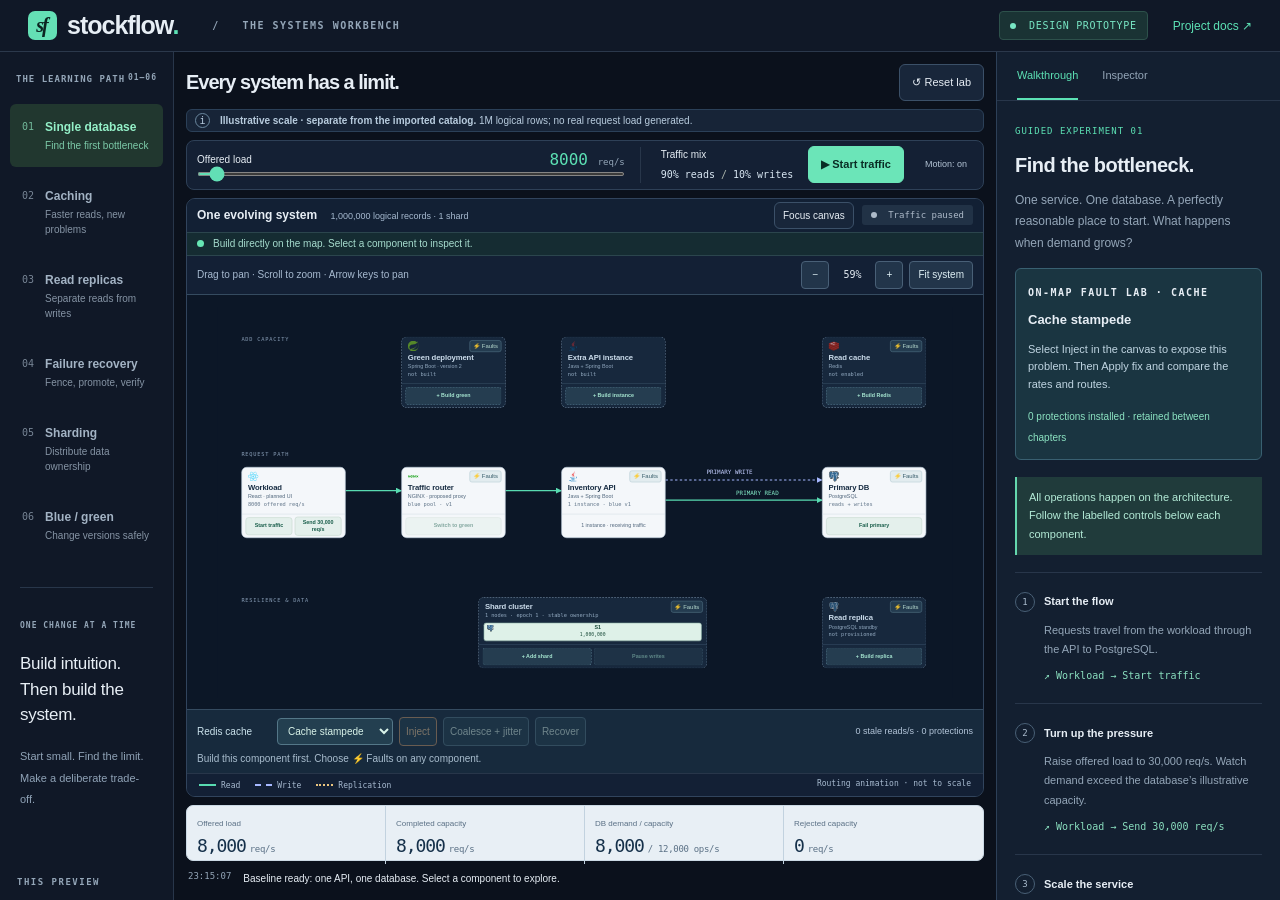
==== index.html @ 0706309d "docs: point StockFlow handoff and experiment link to main" ====
<!doctype html>
<html lang="en">
  <head>
    <meta charset="UTF-8" />
    <meta name="viewport" content="width=device-width, initial-scale=1" />
    <meta name="theme-color" content="#0c1727" />
    <title>StockFlow — Inventory, under pressure</title>
    <link rel="icon" type="image/svg+xml" sizes="any" href="/favicon.svg" />
    <link rel="stylesheet" href="/styles.css" />
  </head>
  <body>
    <a class="skip" href="#main">Skip to lab</a>
    <header class="topbar">
      <a class="brand" href="/" aria-label="StockFlow home"
        ><span class="brand-icon">s<span>f</span></span
        ><strong>stockflow<span class="brand-dot">.</span></strong></a
      ><span class="breadcrumb">/ &nbsp; THE SYSTEMS WORKBENCH</span>
      <div class="top-actions">
        <span class="mode"><i></i> DESIGN PROTOTYPE</span
        ><a
          class="repo-link"
          href="https://github.com/ArifMehmood16/stockflow"
          target="_blank"
          rel="noreferrer"
          >Project docs ↗</a
        >
      </div>
    </header>
    <div class="workspace">
      <aside class="rail" aria-label="Learning chapters">
        <div class="rail-heading">THE LEARNING PATH <span>01—06</span></div>
        <nav id="chapters"></nav>
        <div class="rail-note">
          <span class="tiny-label">ONE CHANGE AT A TIME</span>
          <p>Build intuition.<br />Then build the system.</p>
          <span
            >Start small. Find the limit.<br />Make a deliberate
            trade-off.</span
          >
        </div>
        <div class="budget">
          <span class="tiny-label">THIS PREVIEW</span><b>Browser only</b
          ><span
            >Java serves this preview.<br />No real traffic generated.</span
          >
          <div class="budget-line"><span></span></div>
          <small>Catalog import: make db-status</small>
        </div>
      </aside>
      <main id="main">
        <div class="page-heading">
          <div>
            <div class="eyebrow" id="chapter-number">
              EXPERIMENT 01 / THE BASELINE
            </div>
            <h1 id="lesson-title">Every system has a limit.</h1>
            <p id="lesson-subtitle">
              Follow a stock request. Then turn up the pressure.
            </p>
          </div>
          <button class="reset secondary" id="reset">↺ Reset lab</button>
        </div>
        <div class="notice">
          <span class="notice-mark">i</span>
          <p>
            <strong
              >Illustrative scale · separate from the imported catalog.</strong
            >
            1M logical rows; no real request load generated.
          </p>
        </div>
        <section class="controls" aria-label="Workload controls">
          <div class="load-control">
            <div class="control-label">
              <label for="load">Offered load</label
              ><output for="load" id="load-value"
                >80 <small>req/s</small></output
              >
            </div>
            <input
              id="load"
              type="range"
              min="1000"
              max="250000"
              step="1000"
              value="8000"
            />
            <div class="range-labels">
              <span>1k · steady</span><span>250k · flash sale</span>
            </div>
          </div>
          <div class="mix-control">
            <span class="control-label">Traffic mix</span
            ><strong>90% reads <span>/</span> 10% writes</strong
            ><span class="micro">Fixed in this design preview</span>
          </div>
          <button id="run" class="primary run">▶ Start traffic</button
          ><button
            id="motion"
            class="icon-button"
            aria-pressed="false"
            title="Toggle reduced motion"
          >
            Motion: on
          </button>
        </section>
        <section class="architecture" aria-label="Interactive architecture">
          <div class="section-heading">
            <div>
              <span class="tiny-label">LIVE TOPOLOGY</span>
              <h2>
                One evolving system
                <span id="record-count">1,000,000 logical records</span>
              </h2>
            </div>
            <button id="focus-map" class="secondary" aria-pressed="false">
              Focus canvas
            </button>
            <div class="state-pill" id="run-state"><i></i> Traffic paused</div>
          </div>
          <div class="build-status" id="build-status" role="status">
            <span class="build-indicator"></span
            ><span id="build-message"
              >Build directly on the map. Select a component to inspect
              it.</span
            ><span class="build-mode">ILLUSTRATIVE LIFECYCLE</span>
          </div>
          <div class="canvas-toolbar" aria-label="Canvas controls">
            <span id="canvas-help">Drag to pan · Scroll to zoom · Arrow keys to pan</span>
            <button id="zoom-out" aria-label="Zoom out">−</button>
            <span id="zoom-level" aria-label="Canvas zoom">Fit</span>
            <button id="zoom-in" aria-label="Zoom in">+</button>
            <button id="fit-system">Fit system</button>
          </div>
          <div class="graph-scroll" tabindex="0" role="region" aria-label="Architecture canvas" aria-describedby="canvas-help">
            <div class="graph-stage">
              <div class="graph" id="graph">
                <svg class="edges" viewBox="0 0 1240 660" aria-hidden="true">
                  <defs></defs>
                  <g id="route-layer"></g>
                </svg>
                <div class="zone-label" style="left: 40px; top: 244px">
                  REQUEST PATH
                </div>
                <div class="zone-label" style="left: 40px; top: 50px">
                  ADD CAPACITY
                </div>
                <div class="zone-label" style="left: 40px; top: 490px">
                  RESILIENCE & DATA
                </div>
                <article
                  class="component-shell ready"
                  id="component-client"
                  style="left: 40px; top: 270px"
                  aria-label="Workload component"
                >
                  <button
                    class="node"
                    data-node="client"
                    aria-label="Inspect Workload"
                  >
                    <span class="node-top"
                      ><img
                        class="tech-logo"
                        src="/assets/react.svg"
                        alt=""
                      /><span class="node-state" id="client-status"
                        >READY</span
                      ></span
                    ><strong id="client-name">Workload</strong
                    ><span class="technology-name">React · planned UI</span
                    ><small id="client-meta">80 offered req/s</small>
                  </button>
                  <div class="component-action" id="client-actions"></div>
                  <div class="build-progress" aria-hidden="true">
                    <span></span>
                  </div>
                </article>
                <article
                  class="component-shell ready"
                  id="component-proxy"
                  style="left: 310px; top: 270px"
                  aria-label="Traffic router component"
                >
                  <button
                    class="node"
                    data-node="proxy"
                    aria-label="Inspect Traffic router"
                  >
                    <span class="node-top"
                      ><img
                        class="tech-logo"
                        src="/assets/nginx.svg"
                        alt=""
                      /><span class="node-state" id="proxy-status"
                        >READY</span
                      ></span
                    ><strong id="proxy-name">Traffic router</strong
                    ><span class="technology-name">NGINX · proposed proxy</span
                    ><small id="proxy-meta">blue pool · v1</small>
                  </button>
                  <div class="component-action" id="proxy-actions"></div>
                  <div class="build-progress" aria-hidden="true">
                    <span></span>
                  </div>
                </article>
                <article
                  class="component-shell ready"
                  id="component-api"
                  style="left: 580px; top: 270px"
                  aria-label="Inventory API component"
                >
                  <button
                    class="node"
                    data-node="api"
                    aria-label="Inspect Inventory API"
                  >
                    <span class="node-top"
                      ><img
                        class="tech-logo"
                        src="/assets/java.svg"
                        alt=""
                      /><span class="node-state" id="api-status"
                        >READY</span
                      ></span
                    ><strong id="api-name">Inventory API</strong
                    ><span class="technology-name">Java + Spring Boot</span
                    ><small id="api-meta">1 instance · blue v1</small>
                  </button>
                  <div class="component-action" id="api-actions"></div>
                  <div class="build-progress" aria-hidden="true">
                    <span></span>
                  </div>
                </article>
                <article
                  class="component-shell planned"
                  id="component-cache"
                  style="left: 1020px; top: 50px"
                  aria-label="Read cache component"
                >
                  <button
                    class="node inactive"
                    data-node="cache"
                    aria-label="Inspect Read cache"
                  >
                    <span class="node-top"
                      ><img
                        class="tech-logo"
                        src="/assets/redis.svg"
                        alt=""
                      /><span class="node-state" id="cache-status"
                        >NOT BUILT</span
                      ></span
                    ><strong id="cache-name">Read cache</strong
                    ><span class="technology-name">Redis</span
                    ><small id="cache-meta">not built</small>
                  </button>
                  <div class="component-action" id="cache-actions"></div>
                  <div class="build-progress" aria-hidden="true">
                    <span></span>
                  </div>
                </article>
                <article
                  class="component-shell ready"
                  id="component-db"
                  style="left: 1020px; top: 270px"
                  aria-label="Primary database component"
                >
                  <button
                    class="node"
                    data-node="db"
                    aria-label="Inspect Primary database"
                  >
                    <span class="node-top"
                      ><img
                        class="tech-logo"
                        src="/assets/postgresql.svg"
                        alt=""
                      /><span class="node-state" id="db-status"
                        >READY</span
                      ></span
                    ><strong id="db-name">Primary database</strong
                    ><span class="technology-name">PostgreSQL</span
                    ><small id="db-meta">reads + writes</small>
                  </button>
                  <div class="component-action" id="db-actions"></div>
                  <div class="build-progress" aria-hidden="true">
                    <span></span>
                  </div>
                </article>
                <article
                  class="component-shell planned"
                  id="component-replica"
                  style="left: 1020px; top: 490px"
                  aria-label="Read replica component"
                >
                  <button
                    class="node inactive"
                    data-node="replica"
                    aria-label="Inspect Read replica"
                  >
                    <span class="node-top"
                      ><img
                        class="tech-logo"
                        src="/assets/postgresql.svg"
                        alt=""
                      /><span class="node-state" id="replica-status"
                        >NOT BUILT</span
                      ></span
                    ><strong id="replica-name">Read replica</strong
                    ><span class="technology-name">PostgreSQL standby</span
                    ><small id="replica-meta">not built</small>
                  </button>
                  <div class="component-action" id="replica-actions"></div>
                  <div class="build-progress" aria-hidden="true">
                    <span></span>
                  </div>
                </article>
                <article
                  class="component-shell planned"
                  id="component-shard"
                  style="left: 440px; top: 490px"
                  aria-label="Shard cluster component"
                >
                  <button
                    class="node inactive"
                    data-node="shard"
                    aria-label="Inspect Shard cluster"
                  >
                    <span class="node-top"
                      ><img
                        class="tech-logo"
                        src="/assets/postgresql.svg"
                        alt=""
                      /><span class="node-state" id="shard-status"
                        >NOT BUILT</span
                      ></span
                    ><strong id="shard-name">Shard cluster</strong
                    ><span class="technology-name">PostgreSQL primary</span
                    ><small id="shard-meta">not built</small>
                  </button>
                  <div
                    id="shard-bank"
                    aria-label="Records owned by each shard"
                  ></div>
                  <div class="component-action" id="shard-actions"></div>
                  <div class="build-progress" aria-hidden="true">
                    <span></span>
                  </div>
                </article>
                <article
                  class="component-shell planned"
                  id="component-api2"
                  style="left: 580px; top: 50px"
                  aria-label="Extra API instance component"
                >
                  <button
                    class="node inactive"
                    data-node="api2"
                    aria-label="Inspect Extra API instance"
                  >
                    <span class="node-top"
                      ><img
                        class="tech-logo"
                        src="/assets/java.svg"
                        alt=""
                      /><span class="node-state" id="api2-status"
                        >NOT BUILT</span
                      ></span
                    ><strong id="api2-name">Extra API instance</strong
                    ><span class="technology-name">Java + Spring Boot</span
                    ><small id="api2-meta">not built</small>
                  </button>
                  <div class="component-action" id="api2-actions"></div>
                  <div class="build-progress" aria-hidden="true">
                    <span></span>
                  </div>
                </article>
                <article
                  class="component-shell planned"
                  id="component-green"
                  style="left: 310px; top: 50px"
                  aria-label="Green deployment component"
                >
                  <button
                    class="node inactive"
                    data-node="green"
                    aria-label="Inspect Green deployment"
                  >
                    <span class="node-top"
                      ><img
                        class="tech-logo"
                        src="/assets/spring.svg"
                        alt=""
                      /><span class="node-state" id="green-status"
                        >NOT BUILT</span
                      ></span
                    ><strong id="green-name">Green deployment</strong
                    ><span class="technology-name">Spring Boot · version 2</span
                    ><small id="green-meta">not built</small>
                  </button>
                  <div class="component-action" id="green-actions"></div>
                  <div class="build-progress" aria-hidden="true">
                    <span></span>
                  </div>
                </article>
              </div>
            </div>
          </div>
          <div class="fault-console" aria-label="On-map fault controls">
            <div class="fault-console-controls">
              <span id="fault-target">Redis cache</span
              ><label class="sr-only" for="fault-select">Failure scenario</label
              ><select id="fault-select"></select
              ><button id="inject-fault">Inject</button
              ><button id="fix-fault">Apply fix</button
              ><button id="recover-fault">Recover</button
              ><span id="quality"></span>
            </div>
            <p id="fault-outcome"></p>
          </div>
          <div class="graph-footer">
            <div class="legend">
              <span><i class="read-line"></i> Read</span
              ><span><i class="write-line"></i> Write</span
              ><span><i class="replication-line"></i> Replication</span>
            </div>
            <span>Routing animation · not to scale</span>
          </div>
        </section>
        <section aria-label="Illustrative capacity rates" class="metrics">
          <div class="metric">
            <span>Offered load</span
            ><strong id="offered">80<small>req/s</small></strong>
            <p>Selected workload</p>
          </div>
          <div class="metric">
            <span>Completed capacity</span
            ><strong id="completed">80<small>req/s</small></strong>
            <p>Illustrative model output</p>
          </div>
          <div class="metric">
            <span>DB demand / capacity</span
            ><strong id="db-demand">80<small>/ 120 ops/s</small></strong>
            <p id="db-pressure">Within modelled capacity</p>
          </div>
          <div class="metric">
            <span>Rejected capacity</span
            ><strong id="rejected">0<small>req/s</small></strong>
            <p>Unserved by this model</p>
          </div>
        </section>
        <section class="activity">
          <div class="section-heading">
            <div>
              <span class="tiny-label">WHAT JUST HAPPENED</span>
              <h2>Experiment log</h2>
            </div>
            <span class="micro">Model actions · latest 6</span>
          </div>
          <ol id="event-log"></ol>
        </section>
        <footer class="main-footer">
          <span>STOCKFLOW / LEARN BY CHANGING THE SYSTEM</span
          ><span>01 — Design edition</span>
        </footer>
      </main>
      <aside
        class="guide-panel"
        aria-label="Lesson guide and component inspector"
      >
        <div class="panel-tabs" role="tablist" aria-label="Right panel">
          <button
            role="tab"
            id="guide-tab"
            aria-selected="true"
            aria-controls="guide-content"
          >
            Walkthrough</button
          ><button
            role="tab"
            id="inspect-tab"
            aria-selected="false"
            aria-controls="inspect-content"
            tabindex="-1"
          >
            Inspector
          </button>
        </div>
        <div
          id="guide-content"
          role="tabpanel"
          aria-labelledby="guide-tab"
        ></div>
        <div
          id="inspect-content"
          role="tabpanel"
          aria-labelledby="inspect-tab"
          hidden
        ></div>
        <div class="panel-bottom">
          <span class="tiny-label">THE ENGINEERING QUESTION</span>
          <p id="reflection">
            Which resource actually limits the next request?
          </p>
          <a
            href="https://github.com/ArifMehmood16/stockflow/blob/main/docs/experiments.md"
            target="_blank"
            rel="noreferrer"
            >Read the full experiment spec ↗</a
          >
        </div>
      </aside>
    </div>
    <div
      id="announcement"
      class="sr-only"
      role="status"
      aria-live="polite"
    ></div>
    <div class="hover-card" id="hover-card" role="tooltip" hidden>
      <span class="hover-kicker">ILLUSTRATIVE MODEL</span>
      <strong id="hover-title"></strong>
      <span id="hover-state"></span>
      <p id="hover-detail"></p>
      <small>Click component to keep details in Inspector</small>
    </div>
    <script type="module" src="/app.mjs"></script>
  </body>
</html>
---- styles.css ----
:root {
  --bg: #f5f6f3;
  --paper: #fff;
  --ink: #20312e;
  --muted: #71817b;
  --line: #dde4de;
  --accent: #147565;
  --soft: #e9f3ed;
  --amber: #af741d;
  --danger: #b44f3e;
  --mono: ui-monospace, SFMono-Regular, Consolas, monospace;
}
* {
  box-sizing: border-box;
}
body {
  margin: 0;
  background: var(--bg);
  color: var(--ink);
  font:
    14px/1.5 -apple-system,
    BlinkMacSystemFont,
    "Segoe UI",
    sans-serif;
}
button,
input,
a {
  -webkit-tap-highlight-color: transparent;
}
button {
  font: inherit;
  cursor: pointer;
}
button:disabled {
  cursor: default;
  opacity: 0.5;
}
a {
  color: var(--accent);
  text-decoration: none;
}
button:focus-visible,
a:focus-visible,
input:focus-visible {
  outline: 3px solid #269c85;
  outline-offset: 4px;
}
button {
  color: inherit;
}
button:hover:not(:disabled) {
  filter: brightness(0.97);
}
.topbar {
  height: 76px;
  background: var(--paper);
  border-bottom: 1px solid var(--line);
  display: flex;
  align-items: center;
  padding: 0 28px;
  gap: 34px;
}
.brand {
  display: flex;
  align-items: center;
  gap: 10px;
  color: var(--ink);
}
.brand strong {
  font-size: 25px;
  letter-spacing: -1px;
}
.brand-dot {
  color: var(--accent);
}
.brand-icon {
  height: 29px;
  width: 29px;
  display: flex;
  align-items: center;
  justify-content: center;
  background: var(--accent);
  border-radius: 7px;
  color: white;
  font: bold italic 20px Georgia;
}
.brand-icon span {
  margin-left: -2px;
}
.breadcrumb,
.tiny-label,
.rail-heading,
.eyebrow {
  font: 10px/1.6 var(--mono);
  letter-spacing: 1.5px;
  font-weight: 600;
}
.breadcrumb {
  color: var(--muted);
}
.top-actions {
  margin-left: auto;
  display: flex;
  align-items: center;
  gap: 25px;
}
.mode {
  font: 10px var(--mono);
  letter-spacing: 0.7px;
  background: #eff3ee;
  padding: 8px 10px;
  border-radius: 4px;
  color: #54705c;
}
.mode i,
.state-pill i {
  width: 6px;
  height: 6px;
  display: inline-block;
  border-radius: 50%;
  background: currentColor;
  margin-right: 6px;
}
.repo-link {
  font-size: 12px;
}
.workspace {
  display: grid;
  grid-template-columns: 200px minmax(0, 1fr) 308px;
  max-width: 1920px;
  margin: auto;
}
.rail {
  padding: 32px 18px;
  border-right: 1px solid var(--line);
  min-height: calc(100vh - 76px);
  display: flex;
  flex-direction: column;
}
.rail-heading {
  color: var(--muted);
  font-size: 9px;
  display: flex;
  justify-content: space-between;
  margin: 0 6px 18px;
  letter-spacing: 1px;
}
.rail-heading span {
  font-size: 8px;
}
.chapter {
  display: flex;
  gap: 11px;
  align-items: flex-start;
  text-align: left;
  border: 0;
  background: transparent;
  padding: 14px 12px;
  width: 100%;
  border-radius: 6px;
  margin-bottom: 6px;
  color: #65726e;
}
.chapter.selected {
  background: #e4eee6;
  color: var(--accent);
}
.chapter .number {
  font: 10px/1.8 var(--mono);
  opacity: 0.7;
}
.chapter b {
  display: block;
  font-size: 12px;
  font-weight: 600;
}
.chapter small {
  font-size: 10px;
  display: block;
  margin-top: 2px;
  opacity: 0.8;
}
.rail-note {
  margin: 35px 10px 25px;
  padding-top: 25px;
  border-top: 1px solid var(--line);
}
.rail-note .tiny-label {
  font-size: 8px;
  color: var(--muted);
  letter-spacing: 1px;
}
.rail-note p {
  font-size: 17px;
  line-height: 1.5;
  letter-spacing: -0.3px;
}
.rail-note > span:last-child {
  font-size: 11px;
  color: var(--muted);
  line-height: 1.8;
}
.budget {
  margin: auto 7px 0;
  padding-top: 40px;
  font-size: 10px;
  color: var(--muted);
}
.budget b {
  display: block;
  color: var(--ink);
  font-size: 12px;
  margin: 8px 0;
}
.budget span {
  display: block;
}
.budget .tiny-label {
  font-size: 9px;
}
.budget-line {
  height: 3px;
  background: var(--line);
  margin: 14px 0 8px;
}
.budget-line span {
  width: 15%;
  height: 3px;
  background: var(--accent);
}
main {
  padding: 32px 28px 12px;
  min-width: 0;
}
.page-heading {
  display: flex;
  justify-content: space-between;
  gap: 12px;
  align-items: center;
  margin-bottom: 23px;
}
.eyebrow {
  color: var(--accent);
  font-size: 9px;
  letter-spacing: 1.7px;
}
h1 {
  font-size: 28px;
  letter-spacing: -1px;
  font-weight: 600;
  margin: 8px 0 5px;
  line-height: 1.2;
}
.page-heading p {
  color: var(--muted);
  font-size: 12px;
  margin: 9px 0 0;
}
.secondary {
  border: 1px solid var(--line);
  border-radius: 6px;
  background: transparent;
  padding: 9px 12px;
  font-size: 11px;
  white-space: nowrap;
}
.notice {
  background: #edf1e9;
  border: 1px solid #e1e7db;
  border-radius: 6px;
  display: flex;
  gap: 10px;
  align-items: center;
  padding: 9px 13px;
  color: #67745f;
  font-size: 10px;
  margin-bottom: 20px;
}
.notice p {
  margin: 0;
}
.notice strong {
  font-weight: 600;
}
.notice-mark {
  border: 1px solid #a3b197;
  border-radius: 50%;
  width: 15px;
  height: 15px;
  flex: none;
  text-align: center;
  font: 10px/13px var(--mono);
}
.controls {
  display: flex;
  align-items: center;
  gap: 23px;
  padding: 17px 20px;
  background: white;
  border: 1px solid var(--line);
  border-radius: 8px;
  margin-bottom: 20px;
}
.load-control {
  flex: 1;
  min-width: 145px;
}
.control-label {
  display: flex;
  justify-content: space-between;
  align-items: center;
  font-size: 11px;
  font-weight: 500;
}
output {
  font: 15px var(--mono);
  color: var(--accent);
}
output small {
  font-size: 9px;
  color: var(--muted);
}
input[type="range"] {
  width: 100%;
  accent-color: var(--accent);
  height: 4px;
  display: block;
  margin: 15px 0 10px;
}
.range-labels {
  display: flex;
  justify-content: space-between;
  font: 8px var(--mono);
  color: var(--muted);
}
.mix-control {
  border-left: 1px solid var(--line);
  padding-left: 20px;
  white-space: nowrap;
}
.mix-control strong {
  display: block;
  font: 11px var(--mono);
  margin: 7px 0 3px;
}
.mix-control strong span {
  color: #aab4ac;
}
.micro {
  font-size: 9px;
  color: var(--muted);
}
.primary {
  background: var(--accent);
  border: 1px solid var(--accent);
  color: white;
  border-radius: 6px;
  padding: 11px 14px;
  font-size: 11px;
  font-weight: 500;
}
.run {
  white-space: nowrap;
}
.icon-button {
  border: 0;
  background: transparent;
  color: var(--muted);
  font-size: 9px;
  padding: 6px;
}
.architecture {
  border: 1px solid var(--line);
  border-radius: 9px;
  background: #fcfdfa;
  overflow: hidden;
}
.section-heading {
  padding: 17px 20px;
  display: flex;
  justify-content: space-between;
  align-items: center;
}
.section-heading .tiny-label {
  font-size: 8px;
  letter-spacing: 1.3px;
  color: var(--muted);
}
h2 {
  font-size: 13px;
  font-weight: 600;
  margin: 3px 0 0;
}
.state-pill {
  font: 9px var(--mono);
  color: var(--muted);
  background: #eef1eb;
  padding: 5px 9px;
  border-radius: 3px;
}
.state-pill.active {
  color: var(--accent);
  background: var(--soft);
}
.graph-scroll {
  overflow-x: auto;
}
.graph {
  position: relative;
  width: 880px;
  height: 430px;
  transform-origin: top left;
  background-image: radial-gradient(#d9e2d9 0.8px, transparent 0.8px);
  background-size: 16px 16px;
}
.edges {
  width: 880px;
  height: 415px;
  position: absolute;
  inset: 0;
}
.edges text {
  font: 8px var(--mono);
  fill: #819186;
}
.edge {
  stroke: #94b3a7;
  stroke-width: 1.5;
  fill: none;
  color: #94b3a7;
}
.edge.write {
  stroke: #5b7570;
  stroke-dasharray: 4 4;
  color: #5b7570;
}
.edge.replication {
  stroke: #c4a167;
  stroke-dasharray: 2 5;
  color: #c4a167;
}
.edge.optional {
  opacity: 0.17;
}
.edge.enabled {
  opacity: 1;
}
.running:not(.reduced) .edge:not(.optional),
.running:not(.reduced) .edge.enabled {
  stroke-dasharray: 6 10;
  animation: flow 1.4s linear infinite;
}
.edge.failed {
  stroke: var(--danger);
  color: var(--danger);
  animation: none !important;
}
.node {
  width: 140px;
  height: 80px;
  position: absolute;
  text-align: left;
  background: white;
  border: 1px solid #cddcd3;
  border-radius: 7px;
  padding: 10px 12px;
  display: flex;
  flex-direction: column;
  gap: 3px;
}
.node-top {
  display: flex;
  justify-content: space-between;
  align-items: center;
  position: absolute;
  top: 9px;
  left: 12px;
  right: 12px;
}
.node-symbol {
  font: 15px/1 var(--mono);
  color: var(--accent);
}
.health-dot {
  width: 5px;
  height: 5px;
  border-radius: 50%;
  background: #44896c;
}
.node strong {
  font-size: 11px;
  margin-top: 21px;
  font-weight: 600;
}
.node small {
  font: 8px var(--mono);
  color: var(--muted);
  white-space: nowrap;
  letter-spacing: -0.3px;
}
.node-tag {
  position: absolute;
  bottom: -19px;
  left: 0;
  font: 7px var(--mono);
  color: var(--muted);
  letter-spacing: 1px;
}
.node.inactive {
  background: #f4f6f0;
  border-style: dashed;
  border-color: #d4ded3;
  opacity: 0.55;
}
.node.inactive .health-dot {
  background: #bdc6bc;
}
.node.database {
  border-color: #99b7a3;
}
.node.stressed {
  border-color: #c89c55;
  background: #fffaf0;
}
.node.stressed .health-dot {
  background: var(--amber);
}
.node.failed {
  border-color: #c78274;
  background: #fff6f3;
}
.node.failed .health-dot {
  background: var(--danger);
}
.node.pinned {
  outline: 2px solid var(--accent);
  outline-offset: 3px;
}
.graph-caption {
  position: absolute;
  left: 26px;
  top: 31px;
  font: 8px var(--mono);
  color: #8a978d;
}
.graph-footer {
  border-top: 1px solid var(--line);
  display: flex;
  justify-content: space-between;
  padding: 12px 18px;
  font: 8px var(--mono);
  color: var(--muted);
}
.legend {
  display: flex;
  gap: 16px;
}
.legend span {
  display: flex;
  align-items: center;
  gap: 5px;
}
.legend i {
  width: 17px;
  display: inline-block;
  border-top: 2px solid #7da692;
}
.legend .write-line {
  border-color: #5b7570;
  border-top-style: dashed;
}
.legend .replication-line {
  border-color: #c4a167;
  border-top-style: dotted;
}
.metrics {
  display: grid;
  grid-template-columns: repeat(4, 1fr);
  gap: 0;
  background: white;
  border: 1px solid var(--line);
  border-radius: 7px;
  margin: 20px 0;
}
.metric {
  padding: 17px 18px;
  min-width: 0;
  border-right: 1px solid var(--line);
}
.metric:last-child {
  border: 0;
}
.metric > span {
  font-size: 9px;
  color: var(--muted);
}
.metric strong {
  font: 25px var(--mono);
  letter-spacing: -1.1px;
  display: block;
  margin: 8px 0;
}
.metric strong small {
  font: 8px var(--mono);
  letter-spacing: -0.3px;
  margin-left: 5px;
  color: var(--muted);
}
.metric p {
  font-size: 8px;
  color: var(--muted);
  margin: 0;
}
.metric.alert strong {
  color: var(--danger);
}
.activity {
  background: white;
  border: 1px solid var(--line);
  border-radius: 7px;
}
.activity .section-heading {
  padding-bottom: 10px;
}
.activity ol {
  list-style: none;
  margin: 0;
  padding: 0 20px 10px;
}
.activity li {
  border-top: 1px solid #edf1eb;
  padding: 9px 0;
  font-size: 10px;
  display: flex;
  gap: 12px;
}
.activity li span {
  font: 9px var(--mono);
  color: var(--muted);
  flex: none;
}
.activity li b {
  font-weight: 400;
}
.main-footer {
  display: flex;
  justify-content: space-between;
  color: #8c9891;
  font: 7px var(--mono);
  letter-spacing: 1px;
  padding: 21px 0 5px;
}
.guide-panel {
  background: #fff;
  border-left: 1px solid var(--line);
  display: flex;
  flex-direction: column;
  min-width: 0;
}
.panel-tabs {
  display: flex;
  border-bottom: 1px solid var(--line);
  padding: 18px 20px 0;
  gap: 24px;
}
.panel-tabs button {
  border: 0;
  border-bottom: 2px solid transparent;
  background: transparent;
  padding: 9px 0 14px;
  color: var(--muted);
  font-size: 11px;
}
.panel-tabs button[aria-selected="true"] {
  color: var(--accent);
  border-color: var(--accent);
}
#guide-content,
#inspect-content {
  padding: 26px 23px;
}
.guide-kicker {
  font: 9px var(--mono);
  color: var(--accent);
  letter-spacing: 1px;
}
.guide-panel h3 {
  font-size: 21px;
  line-height: 1.3;
  letter-spacing: -0.5px;
  margin: 12px 0;
}
.guide-intro {
  font-size: 12px;
  line-height: 1.8;
  color: var(--muted);
}
.step {
  padding: 19px 0;
  border-top: 1px solid var(--line);
}
.step-heading {
  display: flex;
  align-items: center;
  gap: 9px;
  font-size: 11px;
  font-weight: 600;
}
.step-num {
  font: 9px var(--mono);
  width: 20px;
  height: 20px;
  border: 1px solid var(--line);
  border-radius: 50%;
  display: flex;
  align-items: center;
  justify-content: center;
  color: var(--muted);
  flex: none;
}
.step.done .step-num {
  background: var(--soft);
  color: var(--accent);
  border-color: #c8dfd1;
}
.step p {
  font-size: 11px;
  line-height: 1.75;
  color: var(--muted);
  margin: 9px 0 12px 29px;
}
.step button {
  margin-left: 29px;
  max-width: calc(100% - 29px);
}
.tradeoff {
  background: #f6f3ec;
  border-radius: 6px;
  padding: 15px 16px;
  margin-top: 10px;
}
.tradeoff .tiny-label {
  font-size: 8px;
  color: #9b7c48;
}
.tradeoff p {
  font-size: 11px;
  line-height: 1.8;
  color: #827359;
  margin: 7px 0 0;
}
.panel-bottom {
  margin: auto 23px 25px;
  border-top: 1px solid var(--line);
  padding-top: 23px;
}
.panel-bottom .tiny-label {
  font-size: 8px;
  color: var(--muted);
}
.panel-bottom p {
  font-size: 12px;
  line-height: 1.8;
}
.panel-bottom a {
  font-size: 10px;
}
.inspect-role {
  font: 10px var(--mono);
  padding: 7px 10px;
  background: var(--soft);
  display: inline-block;
  border-radius: 3px;
  color: var(--accent);
}
.inspect-list {
  margin: 20px 0;
}
.inspect-list div {
  padding: 12px 0;
  border-bottom: 1px solid var(--line);
}
.inspect-list dt {
  font-size: 10px;
  color: var(--muted);
}
.inspect-list dd {
  font-size: 12px;
  margin: 4px 0 0;
}
.inspect-hint {
  font-size: 11px;
  color: var(--muted);
  line-height: 1.8;
}
.sr-only {
  position: absolute;
  width: 1px;
  height: 1px;
  padding: 0;
  margin: -1px;
  overflow: hidden;
  clip: rect(0, 0, 0, 0);
  white-space: nowrap;
  border: 0;
}
.skip {
  position: absolute;
  top: -100px;
  left: 10px;
  z-index: 50;
  background: white;
  padding: 10px;
}
.skip:focus {
  top: 8px;
}
[hidden] {
  display: none !important;
}
@keyframes flow {
  to {
    stroke-dashoffset: -32;
  }
}
@media (min-width: 1450px) {
  .workspace {
    grid-template-columns: 220px minmax(0, 1fr) 330px;
  }
  main {
    padding: 36px 36px 12px;
  }
}
@media (max-width: 1220px) {
  .workspace {
    grid-template-columns: 165px minmax(0, 1fr) 275px;
  }
  .rail {
    padding-left: 10px;
    padding-right: 10px;
  }
  main {
    padding: 26px 18px 10px;
  }
  .controls {
    gap: 12px;
    padding: 15px;
  }
  .mix-control {
    display: none;
  }
  h1 {
    font-size: 25px;
  }
  .metric {
    padding: 14px 10px;
  }
  .metric strong {
    font-size: 22px;
  }
  .metric strong small {
    display: block;
    margin: 3px 0;
  }
  .notice {
    font-size: 9px;
  }
  #guide-content,
  #inspect-content {
    padding: 23px 18px;
  }
  .breadcrumb {
    display: none;
  }
}
@media (max-width: 1020px) {
  .workspace {
    grid-template-columns: minmax(0, 1fr) 280px;
  }
  .rail {
    grid-column: 1/-1;
    min-height: 0;
    padding: 10px 18px;
    border-bottom: 1px solid var(--line);
    border-right: 0;
  }
  .rail-heading,
  .rail-note,
  .budget {
    display: none;
  }
  .rail nav {
    display: flex;
    gap: 7px;
    overflow: auto;
  }
  .chapter {
    min-width: 132px;
    margin: 0;
    padding: 9px;
  }
  .chapter small {
    display: none;
  }
  .chapter b {
    font-size: 10px;
  }
  .chapter .number {
    font-size: 9px;
  }
  .topbar {
    height: 64px;
    padding: 0 20px;
  }
  .graph {
    height: 430px;
  }
  .main-footer {
    font-size: 6px;
  }
}
@media (max-width: 760px) {
  .workspace {
    display: block;
  }
  .guide-panel {
    border-left: 0;
    border-top: 1px solid var(--line);
  }
  .topbar {
    padding: 0 16px;
    gap: 10px;
  }
  .brand strong {
    font-size: 21px;
  }
  .top-actions {
    gap: 12px;
  }
  .mode {
    font-size: 8px;
    padding: 6px;
  }
  .repo-link {
    display: none;
  }
  main {
    padding: 23px 16px 10px;
  }
  .page-heading {
    align-items: flex-start;
  }
  h1 {
    font-size: 24px;
  }
  .reset {
    padding: 7px;
    font-size: 9px;
  }
  .page-heading p {
    font-size: 11px;
  }
  .controls {
    flex-wrap: wrap;
    gap: 12px;
  }
  .load-control {
    flex-basis: 50%;
  }
  .run {
    font-size: 10px;
  }
  .icon-button {
    margin-left: auto;
  }
  .metrics {
    grid-template-columns: 1fr 1fr;
  }
  .metric:nth-child(2) {
    border-right: 0;
  }
  .metric:nth-child(-n + 2) {
    border-bottom: 1px solid var(--line);
  }
  .metric {
    padding: 15px;
  }
  .metric strong small {
    display: inline;
    margin-left: 6px;
  }
  .graph-footer {
    gap: 10px;
    flex-wrap: wrap;
  }
  .main-footer {
    display: none;
  }
  .panel-tabs {
    padding-top: 8px;
  }
  #guide-content,
  #inspect-content {
    padding: 23px;
  }
  .panel-bottom {
    margin-top: 12px;
  }
  .notice {
    font-size: 10px;
  }
  .section-heading {
    padding: 15px;
  }
  .state-pill {
    font-size: 8px;
  }
  .activity {
    margin-bottom: 16px;
  }
}
@media (prefers-reduced-motion: reduce) {
  .edge {
    animation: none !important;
  }
}
.graph-scroll {
  position: relative;
  height: 430px;
}
.graph {
  position: absolute;
  top: 0;
  left: 0;
}
/* Architecture controls live with their components. */
.graph {
  width: 960px;
  height: 670px;
}
.edges {
  width: 960px;
  height: 670px;
}
.graph-scroll {
  height: 670px;
}
.edge.optional {
  opacity: 0;
  transition:
    opacity 0.5s,
    stroke 0.5s;
}
.edge.enabled {
  opacity: 1;
}
.edge.muted-route {
  opacity: 0.13;
  animation: none !important;
}
.edge.cache-remainder {
  opacity: 0.32;
}
.routes-changed .edge.enabled {
  stroke-width: 3;
}
.routes-changed .edge.read:not(.muted-route) {
  stroke-width: 2.5;
}
.zone-label {
  position: absolute;
  font: 9px var(--mono);
  letter-spacing: 1.3px;
  color: #7c8d81;
}
.component-shell {
  position: absolute;
  width: 176px;
  height: 166px;
  background: white;
  border: 1px solid #b7cec0;
  border-radius: 9px;
  transition:
    background 0.4s,
    border-color 0.4s,
    opacity 0.4s;
  overflow: visible;
}
.component-shell .node {
  position: relative;
  width: 100%;
  height: 115px;
  border: 0;
  border-radius: 9px 9px 0 0;
  padding: 12px 13px;
  background: transparent;
  gap: 3px;
  opacity: 1;
  outline-offset: 1px;
}
.component-shell .node-top {
  top: 12px;
  left: 13px;
  right: 13px;
  align-items: center;
}
.tech-logo {
  width: 27px;
  height: 27px;
  object-fit: contain;
}
.node-state {
  font: 7px var(--mono);
  letter-spacing: 0.7px;
  color: var(--accent);
}
.component-shell .node strong {
  font-size: 13px;
  letter-spacing: -0.2px;
  margin-top: 35px;
}
.technology-name {
  font-size: 10px;
  color: #566d62;
}
.component-shell .node small {
  font-size: 9px;
  letter-spacing: -0.1px;
  margin-top: 2px;
}
.component-action {
  padding: 7px 10px;
  border-top: 1px solid #e2eae0;
  min-height: 49px;
  display: flex;
  gap: 4px;
  align-items: center;
  justify-content: center;
}
.map-action {
  border: 1px solid #d0e2d5;
  border-radius: 5px;
  background: #eff7f0;
  padding: 7px 8px;
  color: #226751;
  font-size: 10px;
  line-height: 1.25;
  min-height: 32px;
  flex: 1;
}
.map-action:disabled {
  opacity: 0.5;
}
.map-fact {
  font-size: 9px;
  line-height: 1.5;
  color: #6e8075;
  text-align: center;
}
.component-shell.planned {
  background: rgba(249, 251, 245, 0.8);
  border: 1px dashed #bdcdbd;
}
.component-shell.planned .tech-logo {
  filter: grayscale(1);
  opacity: 0.65;
}
.component-shell.planned .node-state {
  color: #81917e;
}
.component-shell.planned .map-action {
  background: #fff;
  border-style: dashed;
}
.component-shell.building {
  border: 1px solid #c4a56b;
  background: #fffdf3;
  animation: component-assemble 0.6s ease both;
}
.component-shell.building .node-state {
  color: #9a742c;
}
.build-progress {
  position: absolute;
  bottom: -1px;
  left: 0;
  right: 0;
  height: 3px;
  border-radius: 0 0 9px 9px;
  overflow: hidden;
  display: none;
}
.building .build-progress {
  display: block;
}
.build-progress span {
  display: block;
  width: 100%;
  height: 100%;
  background: #ba954a;
  transform-origin: left;
  animation: build-fill 2.9s linear;
}
.component-shell.ready {
  animation: component-ready 0.65s ease;
}
.component-shell.standby {
  opacity: 0.5;
}
.component-shell.serving {
  border: 2px solid #22835e;
}
.component-shell .node.failed {
  background: #fff0eb;
}
.component-shell .node.stressed {
  background: #fff9eb;
}
.build-status {
  padding: 12px 20px;
  border-top: 1px solid var(--line);
  border-bottom: 1px solid var(--line);
  background: #f0f5ee;
  display: flex;
  align-items: center;
  gap: 9px;
  font-size: 10px;
  color: #526c59;
  min-height: 47px;
}
.build-indicator {
  height: 7px;
  width: 7px;
  border-radius: 50%;
  background: #509570;
  flex: none;
}
.is-building {
  background: #faf5e9;
  color: #92702d;
}
.is-building .build-indicator {
  background: #c49b44;
}
.build-mode {
  margin-left: auto;
  font: 7px var(--mono);
  letter-spacing: 1px;
  white-space: nowrap;
}
.guide-map-note {
  font-size: 11px;
  line-height: 1.7;
  color: #356951;
  background: #eef6ee;
  border-left: 2px solid #86b299;
  padding: 11px 12px;
  margin: 17px 0;
}
.location-cue {
  display: block;
  margin-left: 29px;
  color: #29765b;
  font: 10px/1.7 var(--mono);
}
.step p {
  margin-bottom: 8px;
}
.graph-footer {
  font-size: 9px;
}
.legend {
  gap: 15px;
}
@keyframes component-assemble {
  from {
    transform: translateY(9px) scale(0.97);
    opacity: 0.45;
  }
  to {
    transform: none;
    opacity: 1;
  }
}
@keyframes component-ready {
  from {
    border-color: #30a97c;
    background: #e4f6e9;
  }
  to {
    background: white;
  }
}
@keyframes build-fill {
  from {
    transform: scaleX(0);
  }
  to {
    transform: scaleX(1);
  }
}
@media (prefers-reduced-motion: reduce) {
  .component-shell,
  .build-progress span {
    animation: none !important;
    transition: none !important;
  }
}
.reduced .component-shell,
.reduced .build-progress span {
  animation: none !important;
  transition: none !important;
}
@media (max-width: 760px) {
  .build-mode {
    display: none;
  }
  .build-status {
    padding: 10px 14px;
  }
  .component-shell .node:focus-visible {
    outline-offset: -3px;
  }
}
/* Dark workbench with light infrastructure cards. */
:root {
  --bg: #0b111c;
  --paper: #121c2b;
  --ink: #e7eef5;
  --muted: #94a6b8;
  --line: #28364a;
  --accent: #5ce1b4;
  --soft: #183a37;
  --amber: #edb968;
  --danger: #ed937b;
}
body {
  background: var(--bg);
  color: var(--ink);
}
.topbar {
  background: #101827;
  border-color: #2b384b;
}
.brand-icon {
  background: #64e0b5;
  color: #0b2521;
}
.mode {
  color: #78e6c4;
  background: #1a3334;
  border: 1px solid #2d514b;
}
.rail {
  background: #101827;
}
.chapter {
  color: #a3b3c4;
}
.chapter.selected {
  background: #21372f;
  color: #94f0c8;
}
.rail-note > span:last-child {
  color: #8fa2b6;
}
.budget-line {
  background: #243449;
}
.notice {
  background: #172437;
  border: 1px solid #2b4058;
  color: #b8ccde;
}
.notice-mark {
  border-color: #6a879e;
}
.controls {
  background: #142034;
  border-color: #2e4057;
}
.mix-control strong {
  color: #d9e7f3;
}
.primary {
  background: #6be5b8;
  color: #092d25;
  border-color: #6be5b8;
  font-weight: 700;
}
.secondary {
  border-color: #3b5068;
  background: #18263a;
}
.architecture {
  background: #101c2c;
  border-color: #31445d;
}
.section-heading {
  background: #122034;
}
.state-pill {
  background: #213246;
  color: #adbac9;
}
.state-pill.active {
  background: #20443d;
  color: #82f0c7;
}
.build-status {
  background: #152c32;
  border-color: #2b454d;
  color: #a7ddcf;
}
.build-indicator {
  background: #67e7b4;
}
.is-building {
  background: #352e24;
  color: #f1cf94;
}
.is-building .build-indicator {
  background: #f5c979;
}
.graph {
  background-color: #0c1727;
  background-image: radial-gradient(#2d4059 0.8px, transparent 0.8px);
}
.zone-label {
  color: #8a9fb8;
}
.edges text {
  fill: #9baec5;
}
.edge {
  stroke: #58dbb1;
  color: #58dbb1;
  stroke-width: 2;
}
.edge.write {
  stroke: #a6b8ff;
  color: #a6b8ff;
}
.edge.replication {
  stroke: #eac57f;
  color: #eac57f;
}
.edge.failed {
  stroke: #fa8f88;
  color: #fa8f88;
}
.graph-footer {
  background: #132035;
  color: #a7bad0;
}
.legend .read-line {
  border-color: #58dbb1;
}
.legend .write-line {
  border-color: #a6b8ff;
}
.legend .replication-line {
  border-color: #eac57f;
}
.component-shell {
  background: #f4f7fa;
  border-color: #b8c7d6;
  color: #182d43;
}
.component-shell .node {
  color: #182d43;
}
.component-shell .node strong {
  font-weight: 700;
}
.component-shell .node small {
  color: #63778b;
}
.component-shell .node-state {
  color: #16785a;
}
.technology-name {
  color: #4f657b;
}
.component-action {
  border-color: #d4dee6;
}
.map-action {
  background: #e4f0ec;
  border-color: #c5d8ce;
  color: #175c49;
  font-weight: 600;
}
.map-fact {
  color: #52677d;
}
.component-shell.planned {
  background: #17283d;
  border: 1px dashed #627991;
  color: #d0dce9;
}
.component-shell.planned .node {
  color: #cbdceb;
}
.component-shell.planned .technology-name,
.component-shell.planned .node small {
  color: #91a8bf;
}
.component-shell.planned .node-state {
  color: #91a8bf;
}
.component-shell.planned .tech-logo {
  filter: none;
  opacity: 0.65;
}
.component-shell.planned .component-action {
  border-color: #334a61;
}
.component-shell.planned .map-action {
  background: #253d50;
  border-color: #557b8f;
  color: #a7e7d2;
}
.component-shell.building {
  background: #fff3d9;
  border-color: #e7ba72;
}
.component-shell.serving {
  border-color: #6be5b8;
}
.component-shell .node.failed {
  background: #fde9e7;
}
.component-shell .node.stressed {
  background: #fff0d5;
}
.component-shell .node.pinned {
  outline-color: #5ce1b4;
}
.guide-panel {
  background: #131f30;
  border-color: #2d4058;
}
.guide-map-note {
  background: #203b3b;
  color: #b3ebd7;
  border-color: #64d7ae;
}
.location-cue {
  color: #8adfbf;
}
.step-num {
  border-color: #496076;
  color: #a9bacc;
}
.step.done .step-num {
  background: #254839;
  color: #97efc5;
  border-color: #3f6a56;
}
.tradeoff {
  background: #302d28;
  border: 1px solid #4b4437;
}
.tradeoff .tiny-label {
  color: #edc78b;
}
.tradeoff p {
  color: #d8c7ab;
}
.inspect-role {
  background: #22433e;
  color: #96ecd0;
}
.inspect-list dd {
  color: #d7e3ef;
}
.metrics {
  background: #e8eff5;
  border-color: #cbd9e4;
  color: #15304a;
}
.metric {
  border-color: #c2d2df;
}
.metric > span,
.metric p,
.metric strong small {
  color: #5a7085;
}
.metric.alert strong {
  color: #a44331;
}
.activity {
  background: #131f30;
  border-color: #2e4057;
}
.activity li {
  border-color: #27394f;
}
.main-footer {
  color: #7c91aa;
}
.skip {
  background: #122034;
  color: #9af0cd;
}
.panel-bottom a {
  color: #8be3c2;
}
.budget b {
  color: #dee8f0;
}
.range-labels {
  color: #9eafc2;
}
input[type="range"] {
  accent-color: #62dfb5;
}
.icon-button {
  color: #b5c5d6;
}
.graph-caption {
  color: #91a6bb;
}
@keyframes component-ready {
  from {
    border-color: #86ffb7;
    background: #c1f9dd;
  }
  to {
    background: #f4f7fa;
  }
}
@media (max-width: 760px) {
  .metric:nth-child(-n + 2) {
    border-bottom-color: #c2d2df;
  }
}
.graph-stage {
  position: relative;
  overflow: hidden;
}
.graph-scroll {
  overflow-y: hidden;
}
.component-shell .node strong {
  font-size: 14px;
}
.component-shell .node-state {
  font-size: 8px;
}
.component-shell .technology-name {
  font-size: 10px;
}
.component-shell .node small {
  white-space: normal;
  font-size: 9px;
}

/* One viewport: the topology fits; teaching panels scroll independently. */
.topbar {
  height: 52px;
}
.workspace {
  height: calc(100dvh - 52px);
  max-width: none;
  grid-template-columns: 174px minmax(0, 1fr) 284px;
}
.rail {
  min-height: 0;
  padding: 20px 10px;
  overflow-y: auto;
}
.rail-note {
  margin-top: 24px;
}
main {
  padding: 12px;
  display: flex;
  flex-direction: column;
  gap: 8px;
  min-height: 0;
}
.page-heading {
  margin: 0;
  min-height: 46px;
}
h1 {
  font-size: 22px;
  margin: 3px 0;
}
.page-heading p {
  font-size: 11px;
  margin: 0;
}
.notice {
  padding: 5px 9px;
  margin: 0;
  font-size: 10px;
}
.controls {
  padding: 7px 12px;
  margin: 0;
  gap: 15px;
  min-height: 56px;
}
.range-labels {
  font-size: 8px;
}
.control-label {
  font-size: 10px;
}
#load-value {
  font-size: 16px;
}
.mix-control strong {
  font-size: 10px;
}
.run {
  padding: 9px 12px;
}
.architecture {
  flex: 1;
  min-height: 0;
  display: flex;
  flex-direction: column;
  margin: 0;
}
.architecture > .section-heading {
  padding: 8px 12px;
  min-height: 38px;
  gap: 8px;
}
.architecture .section-heading h2 {
  font-size: 12px;
  margin: 0;
}
.architecture .section-heading .tiny-label {
  display: none;
}
#record-count {
  font-size: 9px;
  color: #a7bad0;
  font-weight: 400;
  margin-left: 10px;
}
#focus-map {
  font-size: 10px;
  padding: 5px 8px;
  margin-left: auto;
  white-space: nowrap;
}
.state-pill {
  font-size: 9px;
}
.build-status {
  min-height: 27px;
  padding: 5px 10px;
  margin: 0;
  font-size: 10px;
}
.build-mode {
  display: none;
}
#build-message {
  overflow: hidden;
  white-space: nowrap;
  text-overflow: ellipsis;
}
.graph-scroll {
  flex: 1;
  height: auto;
  min-height: 0;
  overflow: hidden;
  display: flex;
  align-items: center;
  justify-content: center;
  background: #0c1727;
}
.graph-stage {
  flex: none;
}
.graph,
.edges {
  width: 960px;
  height: 530px;
}
.graph {
  transform-origin: top left;
}
.component-shell {
  height: 132px;
}
.component-shell .node {
  height: 90px;
  padding: 7px 12px;
}
.component-shell .node-top {
  top: 7px;
}
.component-shell .node strong {
  margin-top: 28px;
  font-size: 14px;
}
.component-shell .node small {
  font-size: 10px;
}
.component-shell .node-state {
  display: none;
}
.tech-logo {
  width: 22px;
  height: 22px;
}
.component-action {
  min-height: 40px;
  padding: 4px 7px;
}
.map-action {
  font-size: 10px;
  min-height: 30px;
  padding: 5px;
}
.fault-open {
  position: absolute;
  top: 7px;
  right: 7px;
  color: #355b68;
  background: #e2ecef;
  border: 1px solid #b7ccd5;
  border-radius: 4px;
  padding: 4px 6px;
  font-size: 10px;
}
.planned .fault-open {
  background: #243c50;
  color: #b8dace;
  border-color: #507183;
}
.component-shell.faulted {
  box-shadow: 0 0 0 2px #f1a770;
}
#component-shard {
  width: 386px;
}
#component-shard .node {
  height: 46px;
  padding: 5px 12px;
  width: 180px;
}
#component-shard .node-top {
  display: none;
}
#component-shard .node strong {
  margin-top: 0;
}
#component-shard .technology-name {
  display: none;
}
#component-shard .node small {
  font-size: 9px;
}
#shard-bank {
  height: 42px;
  display: flex;
  gap: 5px;
  padding: 0 8px 4px;
}
.shard-cell {
  display: grid;
  grid-template-columns: 14px 1fr;
  gap: 0 3px;
  align-items: center;
  flex: 1;
  max-width: 63px;
  border: 1px solid #91b7a8;
  border-radius: 4px;
  padding: 2px 4px;
  background: #def1e8;
  color: #1b4c3a;
}
.shard-cell img {
  width: 14px;
  height: 14px;
}
.shard-cell b {
  font-size: 9px;
}
.shard-cell small {
  grid-column: 1/-1;
  font-size: 9px;
  font-family: var(--mono);
}
.empty-shard {
  border-style: dashed;
  background: #edf0f4;
  color: #5b6777;
}
.shard-down {
  background: #ffcfbf;
  border-color: #c34b32;
}
.fault-console {
  border-top: 1px solid #354b60;
  padding: 7px 10px;
  background: #172a3d;
}
.fault-console-controls {
  display: flex;
  align-items: center;
  gap: 6px;
}
#fault-target {
  font-size: 10px;
  color: #cbe3ed;
  min-width: 74px;
}
.fault-console select,
.fault-console button {
  background: #233f50;
  color: #d9f3e9;
  border: 1px solid #547788;
  border-radius: 4px;
  padding: 6px;
  font-size: 10px;
}
.fault-console select {
  max-width: 160px;
}
.fault-console button:disabled {
  opacity: 0.45;
}
#inject-fault {
  border-color: #cd996b;
  color: #f8ce9b;
}
#quality {
  margin-left: auto;
  font-size: 9px;
  color: #b3c5d9;
}
#fault-outcome {
  margin: 5px 0 0;
  color: #a9bdce;
  font-size: 10px;
}
.graph-footer {
  padding: 5px 12px;
  min-height: 23px;
  font-size: 8px;
}
.metrics {
  margin: 0;
  min-height: 57px;
}
.metric {
  padding: 7px 10px;
}
.metric strong {
  font-size: 20px;
  line-height: 1.3;
}
.metric strong small {
  display: inline;
  font-size: 9px;
  margin-left: 4px;
}
.metric > span {
  font-size: 8px;
}
.metric p {
  margin: 1px 0 0;
  font-size: 8px;
}
.activity {
  margin: 0;
  padding: 0;
  background: transparent;
  border: 0;
}
.activity .section-heading,
.main-footer {
  display: none;
}
.activity ol {
  padding: 0;
  margin: 0;
}
.activity li {
  padding: 2px;
  font-size: 10px;
  border: 0;
}
.activity li:not(:first-child) {
  display: none;
}
.guide-panel {
  min-height: 0;
  overflow-y: auto;
}
.panel-tabs {
  position: sticky;
  top: 0;
  background: #131f30;
  z-index: 2;
  padding-top: 6px;
  flex: none;
}
#guide-content,
#inspect-content {
  padding: 18px;
}
.guide-panel h3 {
  font-size: 20px;
}
.experiment-explanation {
  background: #1a3541;
  border: 1px solid #396071;
  border-radius: 6px;
  padding: 12px;
  margin: 14px 0;
}
.experiment-explanation b {
  display: block;
  margin-top: 8px;
  font-size: 13px;
}
.experiment-explanation p {
  font-size: 11px;
  line-height: 1.6;
  color: #c0d5e2;
}
.experiment-explanation small {
  font-size: 10px;
  color: #8ce3c2;
}
body.focus-map .workspace {
  grid-template-columns: 1fr;
}
body.focus-map .rail,
body.focus-map .guide-panel {
  display: none;
}
body.focus-map .page-heading,
body.focus-map .notice {
  display: none;
}
@media (max-width: 1100px) {
  .workspace {
    grid-template-columns: minmax(0, 1fr) 250px;
    grid-template-rows: 44px minmax(0, 1fr);
  }
  .rail {
    grid-column: 1/-1;
    min-height: 0;
    padding: 4px 10px;
    overflow: hidden;
  }
  .rail-heading,
  .rail-note,
  .budget {
    display: none;
  }
  .rail nav {
    display: flex;
    gap: 6px;
    overflow: auto;
  }
  .chapter {
    min-width: 124px;
    padding: 7px;
    margin: 0;
  }
  .chapter small {
    display: none;
  }
  .chapter b {
    font-size: 10px;
  }
  .mix-control,
  #quality,
  .state-pill {
    display: none;
  }
  body.focus-map .workspace {
    grid-template-rows: minmax(0, 1fr);
  }
}
@media (max-width: 760px) {
  .workspace {
    display: grid;
    grid-template-columns: 1fr;
    height: auto;
    min-height: calc(100dvh - 52px);
  }
  main {
    height: calc(100dvh - 96px);
    min-height: 500px;
    padding: 6px;
    gap: 5px;
  }
  .guide-panel {
    max-height: 60dvh;
  }
  .page-heading h1 {
    font-size: 18px;
  }
  .page-heading p,
  .eyebrow {
    display: none;
  }
  .notice {
    font-size: 9px;
  }
  .controls {
    min-height: 54px;
  }
  .metrics {
    display: grid;
    grid-template-columns: repeat(4, minmax(0, 1fr));
  }
  .metric {
    padding: 5px;
    border-bottom: 0;
  }
  .metric strong {
    font-size: 14px;
  }
  .metric strong small {
    display: block;
    margin: 0;
    font-size: 8px;
  }
  .metric p {
    display: none;
  }
  #record-count {
    display: block;
    margin: 2px 0 0;
    font-size: 8px;
  }
  .fault-console-controls {
    flex-wrap: wrap;
  }
  #fault-target {
    min-width: 0;
  }
  .fault-console select {
    max-width: 125px;
  }
  .fault-console {
    padding: 5px;
  }
  #fault-outcome {
    font-size: 9px;
  }
  body.focus-map main {
    height: calc(100dvh - 52px);
  }
}
.page-heading {
  min-height: 30px;
  flex: none;
}
.page-heading .eyebrow,
.page-heading p {
  display: none;
}
h1 {
  font-size: 20px;
}
.notice {
  flex: none;
  padding: 3px 8px;
}
.controls {
  flex: none;
  height: 50px;
  min-height: 50px;
  padding: 4px 10px;
}
.controls .control-label {
  margin: 0;
}
.controls input {
  margin: 3px 0;
}
.controls .micro,
.range-labels {
  display: none;
}
.architecture > .section-heading {
  height: 33px;
  min-height: 33px;
  padding: 3px 10px;
  flex: none;
}
.build-status {
  height: 24px;
  min-height: 24px;
  flex: none;
}
.graph,
.edges {
  width: 1240px;
  height: 660px;
}
.graph-scroll {
  position: relative;
  display: block;
  overflow: clip;
  cursor: grab;
  touch-action: none;
}
.graph-scroll.panning { cursor: grabbing; user-select: none; }
.graph-scroll:focus-visible { outline: 2px solid var(--accent); outline-offset: -2px; }
.graph-stage { position: absolute; inset: 0; overflow: visible; }
.canvas-toolbar {
  display: flex;
  align-items: center;
  gap: 6px;
  padding: 5px 10px;
  background: #132035;
  border-bottom: 1px solid #354b60;
  flex: none;
  font-size: 10px;
}
#canvas-help { margin-right: auto; color: #a7bad0; }
.canvas-toolbar button {
  border: 1px solid #496077;
  background: #22354a;
  color: #e0f1f6;
  border-radius: 4px;
  padding: 4px 8px;
  min-height: 28px;
  min-width: 28px;
}
#zoom-level { min-width: 34px; text-align: center; font-family: var(--mono); }
.edge.read { marker-end: url(#arrow-read); }
.edge.write { marker-end: url(#arrow-write); }
.edge.replication { marker-end: url(#arrow-replication); }
.running:not(.reduced) .edge.write.enabled { stroke-dasharray: 9 6; }
.running:not(.reduced) .edge.replication.enabled { stroke-dasharray: 2 7; }
.edges .route-label {
  font: 10px var(--mono);
  paint-order: stroke;
  stroke: #0c1727;
  stroke-width: 4px;
  stroke-linejoin: round;
  transition: opacity 0.25s;
}
.route-label.read { fill: #82e8c5; }
.route-label.write { fill: #c4ceff; }
.route-label.replication { fill: #eac57f; }
@media (max-width: 760px) {
  #canvas-help { font-size: 9px; max-width: 115px; }
}
.component-shell {
  height: 120px;
  display: grid;
  grid-template-rows: 78px 40px;
}
.component-shell .node {
  height: 78px;
  display: grid;
  grid-template-rows: 18px 16px 11px 11px;
  gap: 2px;
  padding: 6px 10px;
  min-width: 0;
  align-content: start;
}
.component-shell .node-top {
  position: static;
  padding-right: 58px;
}
.component-shell .tech-logo {
  width: 18px;
  height: 18px;
}
.component-shell .node strong {
  margin: 0;
  font-size: 13px;
  line-height: 16px;
}
.component-shell .technology-name {
  font-size: 9px;
  line-height: 11px;
}
.component-shell .node small {
  margin: 0;
  font-size: 9px;
  line-height: 11px;
  white-space: nowrap;
  overflow: hidden;
  text-overflow: ellipsis;
}
.component-action {
  min-height: 0;
  padding: 4px 6px;
  gap: 4px;
}
.map-action {
  min-width: 0;
  min-height: 30px;
  padding: 4px;
  font-size: 9px;
  line-height: 11px;
}
.fault-open {
  top: 5px;
  right: 6px;
  padding: 3px 5px;
  line-height: 12px;
}
#component-shard {
  grid-template-rows: 40px 38px 40px;
}
#component-shard .node {
  height: 40px;
  width: 100%;
  padding: 6px 78px 4px 10px;
  grid-template-rows: 16px 11px;
}
#component-shard .node strong {
  font-size: 13px;
}
#component-shard .node small {
  font-size: 9px;
}
#shard-bank {
  height: 38px;
  padding: 2px 8px 5px;
}
.shard-cell {
  min-width: 0;
  max-width: none;
  padding: 2px 4px;
  grid-template-rows: 12px 11px;
}
.shard-cell img {
  width: 12px;
  height: 12px;
}
.shard-cell small {
  font-size: 8px;
  line-height: 11px;
}
.component-shell .node.hovered {
  box-shadow: inset 0 0 0 2px #36b98e;
}
.shard-cell.hovered,
.shard-cell:focus-visible {
  outline: 2px solid #36b98e;
  outline-offset: 1px;
}
/* Animate inside reserved slots: adding capacity never moves a control. */
.component-shell.serving {
  border-width: 1px;
  box-shadow: 0 0 0 1px #6be5b8;
}
.component-shell.building {
  animation: none;
}
.building .node {
  animation: component-materialize 600ms ease-out;
}
.building .node-state {
  display: inline;
  font-size: 6px;
  letter-spacing: 0;
}
.component-shell[data-build-stage="checking"] .build-progress span {
  background: #31ae8a;
}
.shard-cell.new-shard {
  animation: shard-arrive 550ms ease-out;
}
.shard-cell.moved-buckets {
  animation: bucket-transfer 700ms ease-out;
}
@keyframes component-materialize {
  from { opacity: 0.35; filter: saturate(0); }
  to { opacity: 1; filter: saturate(1); }
}
@keyframes shard-arrive {
  from { opacity: 0; transform: translateY(3px) scale(0.9); }
  to { opacity: 1; transform: none; }
}
@keyframes bucket-transfer {
  35% { background: #85ebc1; box-shadow: inset 0 0 0 2px #208e67; }
}
.reduced .node,
.reduced .shard-cell {
  animation: none !important;
}
@media (prefers-reduced-motion: reduce) {
  .node,
  .shard-cell {
    animation: none !important;
  }
}
.hover-card {
  position: fixed;
  inset: auto;
  width: 252px;
  max-width: calc(100vw - 16px);
  padding: 14px;
  border-radius: 10px;
  background: #15283b;
  color: #dfecf7;
  border: 1px solid #5f8c9e;
  box-shadow: 0 10px 30px #0006;
  font-size: 12px;
  line-height: 1.45;
  z-index: 50;
  pointer-events: none;
}
.hover-card .hover-kicker {
  display: block;
  font: 8px var(--mono);
  letter-spacing: 1px;
  color: #95b7cb;
  margin-bottom: 7px;
}
.hover-card strong {
  display: block;
  font-size: 14px;
}
#hover-state {
  display: block;
  color: #8ce9c5;
  font-size: 11px;
  margin-top: 4px;
}
.hover-card p {
  margin: 9px 0;
}
.hover-card small {
  display: block;
  border-top: 1px solid #365268;
  padding-top: 8px;
  color: #a8bed0;
  font-size: 10px;
}
.metrics {
  flex: none;
  height: 56px;
  min-height: 56px;
}
.metric {
  padding: 5px 10px;
}
.metric strong {
  margin: 2px 0;
  font-size: 18px;
}
.metric p {
  display: none;
}
.fault-console {
  flex: none;
}
.graph-footer {
  flex: none;
  height: 22px;
}
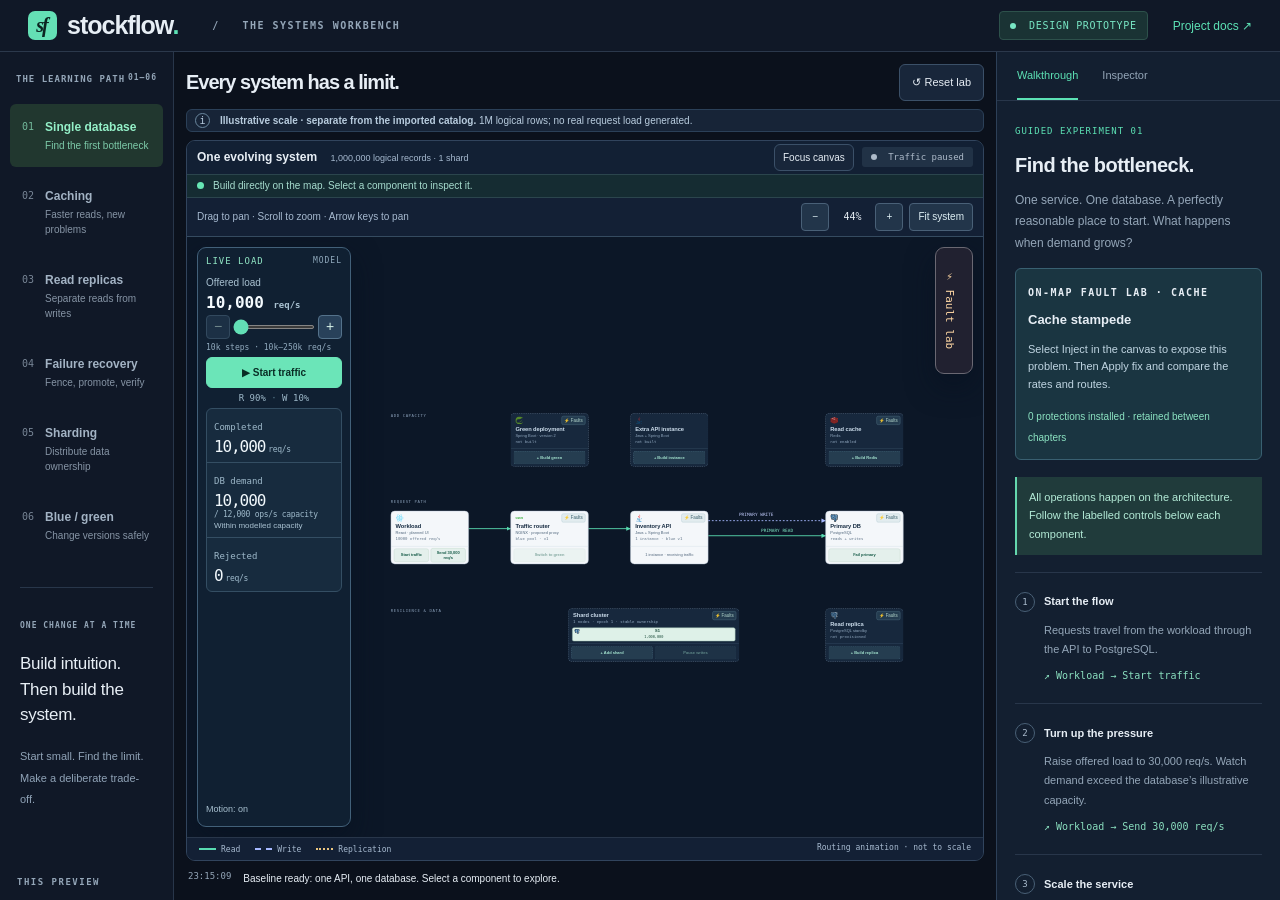
==== commit d96a5d4e: "feat: dock load metrics and collapsible faults inside the canvas" ====
--- a/index.html
+++ b/index.html
@@ -69,41 +69,6 @@
             1M logical rows; no real request load generated.
           </p>
         </div>
-        <section class="controls" aria-label="Workload controls">
-          <div class="load-control">
-            <div class="control-label">
-              <label for="load">Offered load</label
-              ><output for="load" id="load-value"
-                >80 <small>req/s</small></output
-              >
-            </div>
-            <input
-              id="load"
-              type="range"
-              min="1000"
-              max="250000"
-              step="1000"
-              value="8000"
-            />
-            <div class="range-labels">
-              <span>1k · steady</span><span>250k · flash sale</span>
-            </div>
-          </div>
-          <div class="mix-control">
-            <span class="control-label">Traffic mix</span
-            ><strong>90% reads <span>/</span> 10% writes</strong
-            ><span class="micro">Fixed in this design preview</span>
-          </div>
-          <button id="run" class="primary run">▶ Start traffic</button
-          ><button
-            id="motion"
-            class="icon-button"
-            aria-pressed="false"
-            title="Toggle reduced motion"
-          >
-            Motion: on
-          </button>
-        </section>
         <section class="architecture" aria-label="Interactive architecture">
           <div class="section-heading">
             <div>
@@ -406,18 +371,41 @@
                 </article>
               </div>
             </div>
-          </div>
-          <div class="fault-console" aria-label="On-map fault controls">
-            <div class="fault-console-controls">
-              <span id="fault-target">Redis cache</span
-              ><label class="sr-only" for="fault-select">Failure scenario</label
-              ><select id="fault-select"></select
-              ><button id="inject-fault">Inject</button
-              ><button id="fix-fault">Apply fix</button
-              ><button id="recover-fault">Recover</button
-              ><span id="quality"></span>
-            </div>
-            <p id="fault-outcome"></p>
+            <aside class="canvas-telemetry canvas-dock" aria-label="Workload and illustrative capacity rates">
+              <div class="dock-heading"><span>LIVE LOAD</span><small>MODEL</small></div>
+              <div class="load-control">
+                <label for="load">Offered load</label>
+                <output for="load" id="load-value">10,000 <small>req/s</small></output>
+                <div class="load-steps">
+                  <button id="load-down" type="button" aria-label="Decrease offered load by 10,000 requests per second">−</button>
+                  <input id="load" type="range" min="10000" max="250000" step="10000" value="10000" aria-describedby="load-step-note" />
+                  <button id="load-up" type="button" aria-label="Increase offered load by 10,000 requests per second">+</button>
+                </div>
+                <small id="load-step-note">10k steps · 10k–250k req/s</small>
+              </div>
+              <button id="run" class="primary run">▶ Start traffic</button>
+              <div class="traffic-mix">R 90% <span>·</span> W 10%</div>
+              <div class="metrics" aria-label="Illustrative capacity rates">
+                <div class="metric"><span>Completed</span><strong id="completed">10,000<small>req/s</small></strong></div>
+                <div class="metric"><span>DB demand</span><strong id="db-demand">10,000<small>/ 12,000 ops/s capacity</small></strong><p id="db-pressure">Within modelled capacity</p></div>
+                <div class="metric"><span>Rejected</span><strong id="rejected">0<small>req/s</small></strong></div>
+              </div>
+              <button id="motion" class="icon-button" aria-pressed="false" title="Toggle reduced motion">Motion: on</button>
+            </aside>
+            <details class="fault-console canvas-dock" id="fault-console">
+              <summary aria-label="Toggle fault injection controls"><span>⚡ Fault lab</span></summary>
+              <div class="fault-console-body" aria-label="On-map fault controls">
+                <span class="tiny-label">TARGET COMPONENT</span>
+                <strong id="fault-target">Redis cache</strong>
+                <label for="fault-select">Failure scenario</label>
+                <select id="fault-select"></select>
+                <button id="inject-fault">Inject fault</button>
+                <button id="fix-fault">Apply fix</button>
+                <button id="recover-fault">Recover</button>
+                <span id="quality"></span>
+                <p id="fault-outcome"></p>
+              </div>
+            </details>
           </div>
           <div class="graph-footer">
             <div class="legend">
@@ -426,28 +414,6 @@
               ><span><i class="replication-line"></i> Replication</span>
             </div>
             <span>Routing animation · not to scale</span>
-          </div>
-        </section>
-        <section aria-label="Illustrative capacity rates" class="metrics">
-          <div class="metric">
-            <span>Offered load</span
-            ><strong id="offered">80<small>req/s</small></strong>
-            <p>Selected workload</p>
-          </div>
-          <div class="metric">
-            <span>Completed capacity</span
-            ><strong id="completed">80<small>req/s</small></strong>
-            <p>Illustrative model output</p>
-          </div>
-          <div class="metric">
-            <span>DB demand / capacity</span
-            ><strong id="db-demand">80<small>/ 120 ops/s</small></strong>
-            <p id="db-pressure">Within modelled capacity</p>
-          </div>
-          <div class="metric">
-            <span>Rejected capacity</span
-            ><strong id="rejected">0<small>req/s</small></strong>
-            <p>Unserved by this model</p>
           </div>
         </section>
         <section class="activity">
--- a/styles.css
+++ b/styles.css
@@ -2466,3 +2466,170 @@
   flex: none;
   height: 22px;
 }
+
+/* Controls live over the model canvas; the fitted topology reserves their edges. */
+.canvas-dock {
+  position: absolute;
+  z-index: 12;
+  cursor: auto;
+  touch-action: auto;
+  border: 1px solid #426079;
+  border-radius: 9px;
+  background: rgba(17, 34, 51, 0.96);
+  color: #dcebf4;
+  box-shadow: 0 12px 28px #06111f99;
+  backdrop-filter: blur(8px);
+}
+.canvas-telemetry {
+  top: 10px;
+  bottom: 10px;
+  left: 10px;
+  width: 154px;
+  display: flex;
+  flex-direction: column;
+  gap: 5px;
+  padding: 8px;
+  overflow-y: auto;
+  scrollbar-color: #45637a transparent;
+  scrollbar-width: thin;
+}
+.dock-heading {
+  display: flex;
+  justify-content: space-between;
+  gap: 5px;
+  color: #91e6c5;
+  font: 9px var(--mono);
+  letter-spacing: 1px;
+}
+.dock-heading small { color: #91aabe; font-size: 8px; }
+.canvas-telemetry .load-control { flex: none; min-width: 0; }
+.canvas-telemetry .load-control label,
+.fault-console-body label {
+  display: block;
+  margin-top: 4px;
+  color: #a9c1d1;
+  font-size: 10px;
+}
+.canvas-telemetry output {
+  display: block;
+  margin: 3px 0;
+  color: #f5fbff;
+  font-size: 19px;
+  font-weight: 700;
+}
+.canvas-telemetry output small { color: #a9c1d1; font-size: 9px; }
+.load-steps { display: flex; align-items: center; gap: 3px; }
+.load-steps input[type="range"] { flex: 1; min-width: 0; margin: 0; }
+.load-steps button {
+  flex: none;
+  width: 24px;
+  height: 24px;
+  padding: 0;
+  border: 1px solid #54728b;
+  border-radius: 4px;
+  background: #28415a;
+  color: #d5f1e7;
+}
+#load-step-note { display: block; margin-top: 4px; color: #91aabe; font: 8px var(--mono); }
+.canvas-telemetry .run { width: 100%; padding: 7px 4px; font-size: 10px; }
+.traffic-mix { color: #9eb9ca; font: 9px var(--mono); text-align: center; }
+.traffic-mix span { color: #5b7d90; }
+.canvas-telemetry .metrics {
+  display: grid;
+  grid-template-columns: 1fr;
+  gap: 0;
+  flex: none;
+  height: auto;
+  min-height: 0;
+  margin: 0;
+  border: 1px solid #344e63;
+  border-radius: 6px;
+  background: #172b3e;
+  color: #e5f1f7;
+}
+.canvas-telemetry .metric {
+  min-width: 0;
+  padding: 6px 7px;
+  border-right: 0;
+  border-bottom: 1px solid #344e63;
+}
+.canvas-telemetry .metric:last-child { border-bottom: 0; }
+.canvas-telemetry .metric > span { color: #9eb9ca; font: 9px var(--mono); }
+.canvas-telemetry .metric strong {
+  display: block;
+  margin: 1px 0 0;
+  color: #f1f8fc;
+  font: 16px/1.2 var(--mono);
+  white-space: nowrap;
+}
+.canvas-telemetry .metric strong small {
+  display: inline;
+  margin-left: 3px;
+  color: #9eb9ca;
+  font-size: 8px;
+}
+.canvas-telemetry #db-demand small { display: block; margin: 0; }
+.canvas-telemetry .metric.alert strong { color: #ffb18f; }
+.canvas-telemetry #db-pressure {
+  display: block;
+  margin: 2px 0 0;
+  color: #a9c1d1;
+  font-size: 8px;
+  line-height: 1.3;
+}
+.canvas-telemetry #motion {
+  align-self: start;
+  margin-top: auto;
+  padding: 2px 0;
+  color: #a9c1d1;
+}
+.fault-console {
+  top: 10px;
+  right: 10px;
+  bottom: auto;
+  width: 38px;
+  max-height: calc(100% - 20px);
+  padding: 0;
+  overflow-y: auto;
+  scrollbar-color: #66566a transparent;
+  scrollbar-width: thin;
+  border: 1px solid #6a6872;
+  background: rgba(35, 35, 49, 0.97);
+}
+.fault-console[open] { width: 180px; }
+.fault-console summary {
+  display: flex;
+  align-items: center;
+  justify-content: center;
+  min-height: 125px;
+  padding: 9px 7px;
+  color: #ffd7a4;
+  font: 11px var(--mono);
+  cursor: pointer;
+  list-style: none;
+  writing-mode: vertical-rl;
+}
+.fault-console summary::-webkit-details-marker { display: none; }
+.fault-console[open] summary {
+  min-height: 36px;
+  justify-content: flex-start;
+  border-bottom: 1px solid #635667;
+  writing-mode: horizontal-tb;
+}
+.fault-console-body { display: grid; gap: 6px; padding: 9px; }
+.fault-console-body .tiny-label { color: #c4a7a9; font-size: 8px; }
+.fault-console-body strong { overflow-wrap: anywhere; font-size: 11px; }
+.fault-console select,
+.fault-console button { width: 100%; min-width: 0; text-align: left; }
+.fault-console select { max-width: none; }
+#quality { display: block; margin: 0; color: #a9bdce; font-size: 9px; }
+#fault-outcome { margin: 0; color: #a9bdce; font-size: 9px; line-height: 1.35; }
+@media (max-width: 760px) {
+  .canvas-telemetry { width: 124px; padding: 7px; gap: 5px; }
+  .canvas-telemetry output { font-size: 16px; }
+  .canvas-telemetry .metric { padding: 4px 5px; }
+  .canvas-telemetry .metric strong { font-size: 13px; }
+  .fault-console[open] { width: 158px; }
+  .fault-console summary { min-height: 108px; }
+  #quality { display: block; }
+}
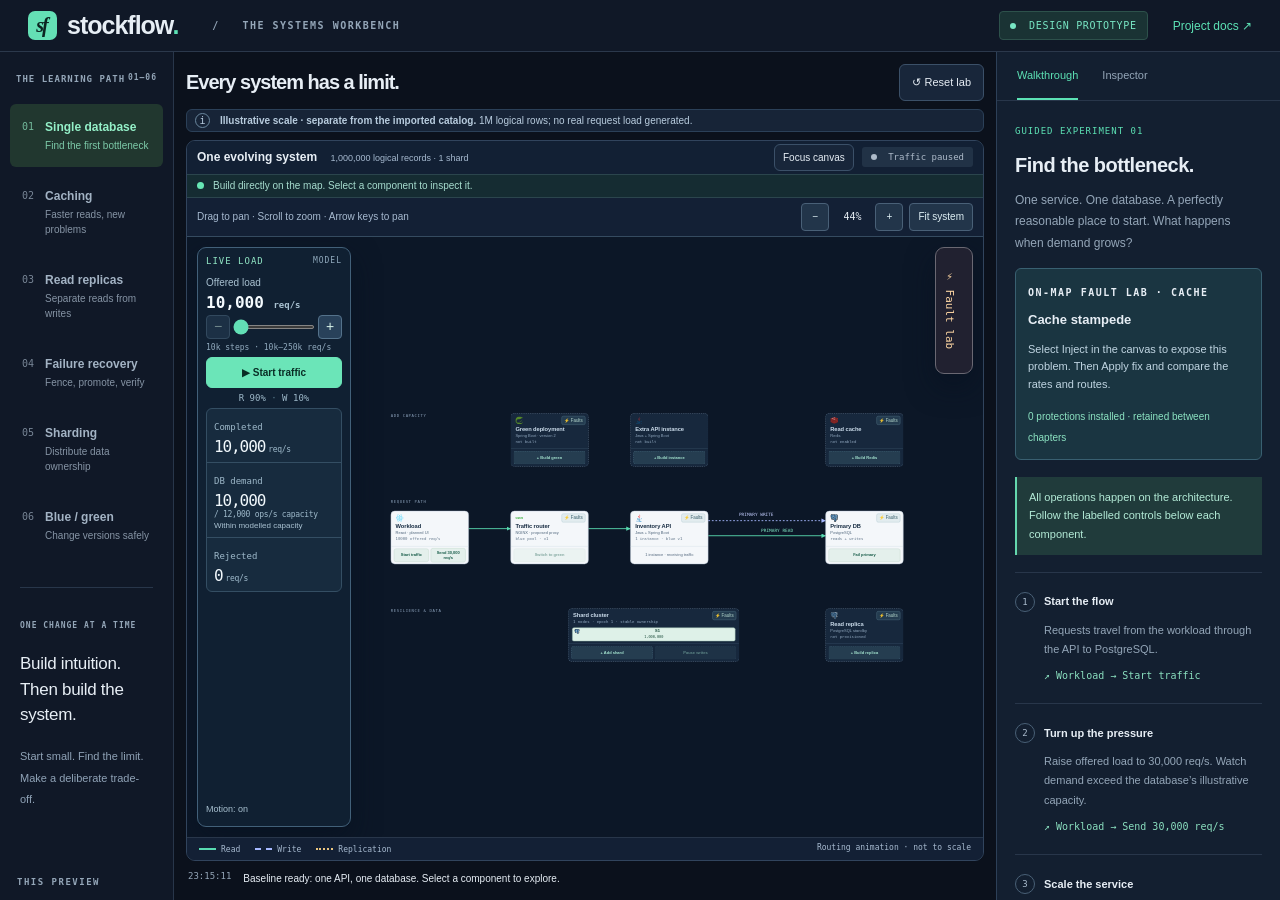
==== commit a64e978d: "feat(ui): guide the first real inventory workload" ====
--- a/index.html
+++ b/index.html
@@ -39,8 +39,8 @@
           >
         </div>
         <div class="budget">
-          <span class="tiny-label">THIS PREVIEW</span><b>Browser only</b
-          ><span
+          <span class="tiny-label">THIS PREVIEW</span><b id="preview-mode">Browser only</b
+          ><span id="preview-detail"
             >Java serves this preview.<br />No real traffic generated.</span
           >
           <div class="budget-line"><span></span></div>
@@ -62,7 +62,7 @@
         </div>
         <div class="notice">
           <span class="notice-mark">i</span>
-          <p>
+          <p id="scale-notice">
             <strong
               >Illustrative scale · separate from the imported catalog.</strong
             >
@@ -372,9 +372,9 @@
               </div>
             </div>
             <aside class="canvas-telemetry canvas-dock" aria-label="Workload and illustrative capacity rates">
-              <div class="dock-heading"><span>LIVE LOAD</span><small>MODEL</small></div>
+              <div class="dock-heading"><span>LIVE LOAD</span><small id="telemetry-mode">MODEL</small></div>
               <div class="load-control">
-                <label for="load">Offered load</label>
+                <label for="load" id="load-label">Offered load</label>
                 <output for="load" id="load-value">10,000 <small>req/s</small></output>
                 <div class="load-steps">
                   <button id="load-down" type="button" aria-label="Decrease offered load by 10,000 requests per second">−</button>
@@ -384,12 +384,13 @@
                 <small id="load-step-note">10k steps · 10k–250k req/s</small>
               </div>
               <button id="run" class="primary run">▶ Start traffic</button>
-              <div class="traffic-mix">R 90% <span>·</span> W 10%</div>
+              <div class="traffic-mix" id="traffic-mix">R 90% <span>·</span> W 10%</div>
               <div class="metrics" aria-label="Illustrative capacity rates">
-                <div class="metric"><span>Completed</span><strong id="completed">10,000<small>req/s</small></strong></div>
-                <div class="metric"><span>DB demand</span><strong id="db-demand">10,000<small>/ 12,000 ops/s capacity</small></strong><p id="db-pressure">Within modelled capacity</p></div>
-                <div class="metric"><span>Rejected</span><strong id="rejected">0<small>req/s</small></strong></div>
+                <div class="metric"><span id="completed-label">Completed</span><strong id="completed">10,000<small>req/s</small></strong></div>
+                <div class="metric"><span id="db-demand-label">DB demand</span><strong id="db-demand">10,000<small>/ 12,000 ops/s capacity</small></strong><p id="db-pressure">Within modelled capacity</p></div>
+                <div class="metric"><span id="rejected-label">Rejected</span><strong id="rejected">0<small>req/s</small></strong></div>
               </div>
+              <p id="real-detail" class="real-detail" hidden></p>
               <button id="motion" class="icon-button" aria-pressed="false" title="Toggle reduced motion">Motion: on</button>
             </aside>
             <details class="fault-console canvas-dock" id="fault-console">
--- a/styles.css
+++ b/styles.css
@@ -2570,6 +2570,7 @@
 }
 .canvas-telemetry #db-demand small { display: block; margin: 0; }
 .canvas-telemetry .metric.alert strong { color: #ffb18f; }
+.canvas-telemetry .real-detail { margin: 4px 0 0; color: #9ee7cf; font: 9px/1.4 var(--mono); overflow-wrap: anywhere; }
 .canvas-telemetry #db-pressure {
   display: block;
   margin: 2px 0 0;
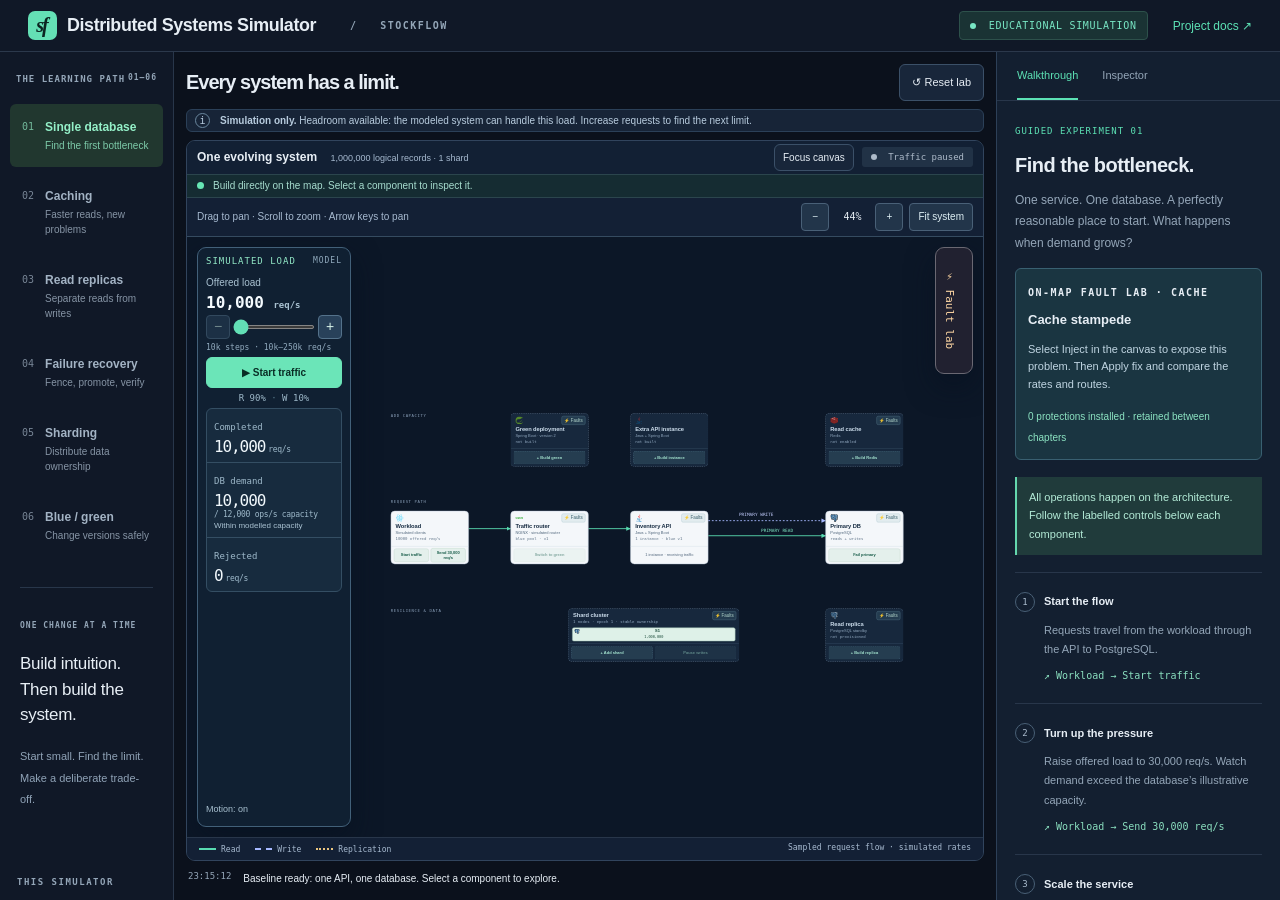
==== commit 2ad8e6f1: "refactor: make StockFlow a browser-only distributed systems simulator" ====
--- a/index.html
+++ b/index.html
@@ -4,19 +4,20 @@
     <meta charset="UTF-8" />
     <meta name="viewport" content="width=device-width, initial-scale=1" />
     <meta name="theme-color" content="#0c1727" />
-    <title>StockFlow — Inventory, under pressure</title>
+    <title>Distributed Systems Simulator — StockFlow</title>
+    <meta name="description" content="An interactive browser-only guide to distributed systems: caching, replication, sharding, failure recovery and blue-green deployment." />
     <link rel="icon" type="image/svg+xml" sizes="any" href="/favicon.svg" />
     <link rel="stylesheet" href="/styles.css" />
   </head>
   <body>
     <a class="skip" href="#main">Skip to lab</a>
     <header class="topbar">
-      <a class="brand" href="/" aria-label="StockFlow home"
+      <a class="brand" href="/" aria-label="Distributed Systems Simulator home"
         ><span class="brand-icon">s<span>f</span></span
-        ><strong>stockflow<span class="brand-dot">.</span></strong></a
-      ><span class="breadcrumb">/ &nbsp; THE SYSTEMS WORKBENCH</span>
+        ><strong>Distributed Systems Simulator</strong></a
+      ><span class="breadcrumb">/ &nbsp; STOCKFLOW</span>
       <div class="top-actions">
-        <span class="mode"><i></i> DESIGN PROTOTYPE</span
+        <span class="mode"><i></i> EDUCATIONAL SIMULATION</span
         ><a
           class="repo-link"
           href="https://github.com/ArifMehmood16/stockflow"
@@ -39,12 +40,12 @@
           >
         </div>
         <div class="budget">
-          <span class="tiny-label">THIS PREVIEW</span><b id="preview-mode">Browser only</b
+          <span class="tiny-label">THIS SIMULATOR</span><b id="preview-mode">Browser only</b
           ><span id="preview-detail"
-            >Java serves this preview.<br />No real traffic generated.</span
+            >All behavior runs in your browser.<br />No APIs, databases or network load.</span
           >
           <div class="budget-line"><span></span></div>
-          <small>Catalog import: make db-status</small>
+          <small>1M virtual records · no dataset required<br />Assumptions: 22k req/s per API · 12k ops/s per DB · 80% cache hits</small>
         </div>
       </aside>
       <main id="main">
@@ -62,17 +63,13 @@
         </div>
         <div class="notice">
           <span class="notice-mark">i</span>
-          <p id="scale-notice">
-            <strong
-              >Illustrative scale · separate from the imported catalog.</strong
-            >
-            1M logical rows; no real request load generated.
+          <p id="scale-notice"><strong>Simulation only.</strong> <span id="model-insight" aria-live="polite">Change one component at a time. All rates and failures are modeled.</span>
           </p>
         </div>
         <section class="architecture" aria-label="Interactive architecture">
           <div class="section-heading">
             <div>
-              <span class="tiny-label">LIVE TOPOLOGY</span>
+              <span class="tiny-label">SIMULATED TOPOLOGY</span>
               <h2>
                 One evolving system
                 <span id="record-count">1,000,000 logical records</span>
@@ -133,7 +130,7 @@
                         >READY</span
                       ></span
                     ><strong id="client-name">Workload</strong
-                    ><span class="technology-name">React · planned UI</span
+                    ><span class="technology-name">Simulated clients</span
                     ><small id="client-meta">80 offered req/s</small>
                   </button>
                   <div class="component-action" id="client-actions"></div>
@@ -161,7 +158,7 @@
                         >READY</span
                       ></span
                     ><strong id="proxy-name">Traffic router</strong
-                    ><span class="technology-name">NGINX · proposed proxy</span
+                    ><span class="technology-name">NGINX · simulated router</span
                     ><small id="proxy-meta">blue pool · v1</small>
                   </button>
                   <div class="component-action" id="proxy-actions"></div>
@@ -372,7 +369,7 @@
               </div>
             </div>
             <aside class="canvas-telemetry canvas-dock" aria-label="Workload and illustrative capacity rates">
-              <div class="dock-heading"><span>LIVE LOAD</span><small id="telemetry-mode">MODEL</small></div>
+              <div class="dock-heading"><span>SIMULATED LOAD</span><small id="telemetry-mode">MODEL</small></div>
               <div class="load-control">
                 <label for="load" id="load-label">Offered load</label>
                 <output for="load" id="load-value">10,000 <small>req/s</small></output>
@@ -390,7 +387,6 @@
                 <div class="metric"><span id="db-demand-label">DB demand</span><strong id="db-demand">10,000<small>/ 12,000 ops/s capacity</small></strong><p id="db-pressure">Within modelled capacity</p></div>
                 <div class="metric"><span id="rejected-label">Rejected</span><strong id="rejected">0<small>req/s</small></strong></div>
               </div>
-              <p id="real-detail" class="real-detail" hidden></p>
               <button id="motion" class="icon-button" aria-pressed="false" title="Toggle reduced motion">Motion: on</button>
             </aside>
             <details class="fault-console canvas-dock" id="fault-console">
@@ -414,7 +410,7 @@
               ><span><i class="write-line"></i> Write</span
               ><span><i class="replication-line"></i> Replication</span>
             </div>
-            <span>Routing animation · not to scale</span>
+            <span>Sampled request flow · simulated rates</span>
           </div>
         </section>
         <section class="activity">
@@ -471,7 +467,7 @@
             Which resource actually limits the next request?
           </p>
           <a
-            href="https://github.com/ArifMehmood16/stockflow/blob/main/docs/experiments.md"
+            href="https://github.com/ArifMehmood16/stockflow/blob/codex/browser-only-educational-simulator/docs/SIMULATION.md"
             target="_blank"
             rel="noreferrer"
             >Read the full experiment spec ↗</a
--- a/styles.css
+++ b/styles.css
@@ -2570,7 +2570,6 @@
 }
 .canvas-telemetry #db-demand small { display: block; margin: 0; }
 .canvas-telemetry .metric.alert strong { color: #ffb18f; }
-.canvas-telemetry .real-detail { margin: 4px 0 0; color: #9ee7cf; font: 9px/1.4 var(--mono); overflow-wrap: anywhere; }
 .canvas-telemetry #db-pressure {
   display: block;
   margin: 2px 0 0;
@@ -2634,3 +2633,9 @@
   .fault-console summary { min-height: 108px; }
   #quality { display: block; }
 }
+
+/* The product name states its educational purpose without widening the canvas. */
+.brand strong { font-size: clamp(14px, 1.4vw, 20px); letter-spacing: -.4px; }
+#model-insight { line-height: 1.5; }
+@media (max-width: 1050px) { .breadcrumb { display: none; } }
+@media (max-width: 600px) { .top-actions .mode { display: none; } }
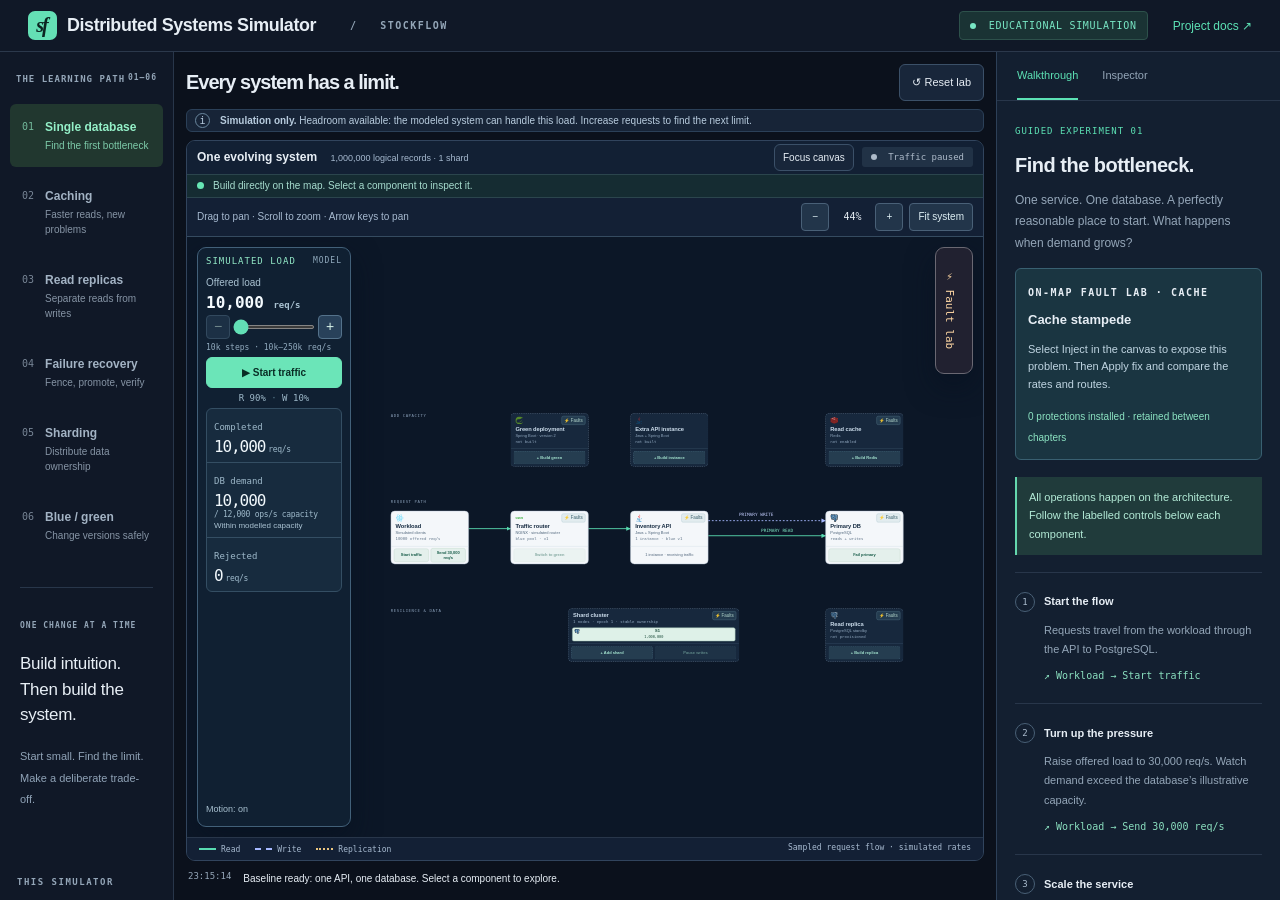
==== commit 961dd49c: "docs: consolidate simulator guidance and archive retired backend plans" ====
--- a/index.html
+++ b/index.html
@@ -467,7 +467,7 @@
             Which resource actually limits the next request?
           </p>
           <a
-            href="https://github.com/ArifMehmood16/stockflow/blob/codex/browser-only-educational-simulator/docs/SIMULATION.md"
+            href="https://github.com/ArifMehmood16/stockflow/blob/main/docs/SIMULATION.md"
             target="_blank"
             rel="noreferrer"
             >Read the full experiment spec ↗</a
--- a/styles.css
+++ b/styles.css
@@ -70,9 +70,6 @@
 .brand strong {
   font-size: 25px;
   letter-spacing: -1px;
-}
-.brand-dot {
-  color: var(--accent);
 }
 .brand-icon {
   height: 29px;
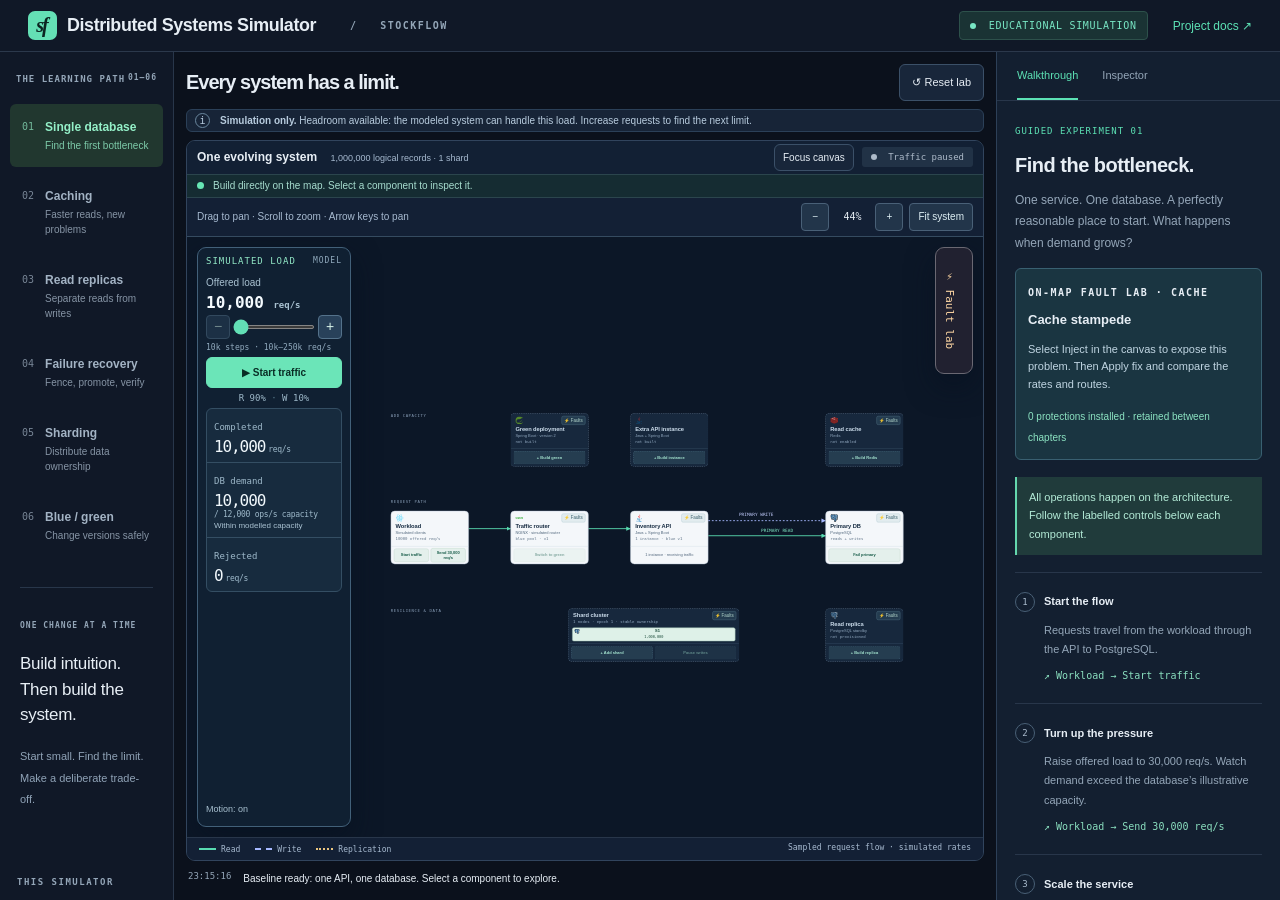
==== commit c7880295: "fix(hosting): support static deployment below a repository path" ====
--- a/index.html
+++ b/index.html
@@ -3,16 +3,17 @@
   <head>
     <meta charset="UTF-8" />
     <meta name="viewport" content="width=device-width, initial-scale=1" />
+    <meta http-equiv="Content-Security-Policy" content="default-src 'self'; connect-src 'none'; script-src 'self'; style-src 'self' 'unsafe-inline'; img-src 'self'; base-uri 'none'" />
     <meta name="theme-color" content="#0c1727" />
     <title>Distributed Systems Simulator — StockFlow</title>
     <meta name="description" content="An interactive browser-only guide to distributed systems: caching, replication, sharding, failure recovery and blue-green deployment." />
-    <link rel="icon" type="image/svg+xml" sizes="any" href="/favicon.svg" />
-    <link rel="stylesheet" href="/styles.css" />
+    <link rel="icon" type="image/svg+xml" sizes="any" href="./favicon.svg" />
+    <link rel="stylesheet" href="./styles.css" />
   </head>
   <body>
     <a class="skip" href="#main">Skip to lab</a>
     <header class="topbar">
-      <a class="brand" href="/" aria-label="Distributed Systems Simulator home"
+      <a class="brand" href="./" aria-label="Distributed Systems Simulator home"
         ><span class="brand-icon">s<span>f</span></span
         ><strong>Distributed Systems Simulator</strong></a
       ><span class="breadcrumb">/ &nbsp; STOCKFLOW</span>
@@ -124,7 +125,7 @@
                     <span class="node-top"
                       ><img
                         class="tech-logo"
-                        src="/assets/react.svg"
+                        src="./assets/react.svg"
                         alt=""
                       /><span class="node-state" id="client-status"
                         >READY</span
@@ -152,7 +153,7 @@
                     <span class="node-top"
                       ><img
                         class="tech-logo"
-                        src="/assets/nginx.svg"
+                        src="./assets/nginx.svg"
                         alt=""
                       /><span class="node-state" id="proxy-status"
                         >READY</span
@@ -180,7 +181,7 @@
                     <span class="node-top"
                       ><img
                         class="tech-logo"
-                        src="/assets/java.svg"
+                        src="./assets/java.svg"
                         alt=""
                       /><span class="node-state" id="api-status"
                         >READY</span
@@ -208,7 +209,7 @@
                     <span class="node-top"
                       ><img
                         class="tech-logo"
-                        src="/assets/redis.svg"
+                        src="./assets/redis.svg"
                         alt=""
                       /><span class="node-state" id="cache-status"
                         >NOT BUILT</span
@@ -236,7 +237,7 @@
                     <span class="node-top"
                       ><img
                         class="tech-logo"
-                        src="/assets/postgresql.svg"
+                        src="./assets/postgresql.svg"
                         alt=""
                       /><span class="node-state" id="db-status"
                         >READY</span
@@ -264,7 +265,7 @@
                     <span class="node-top"
                       ><img
                         class="tech-logo"
-                        src="/assets/postgresql.svg"
+                        src="./assets/postgresql.svg"
                         alt=""
                       /><span class="node-state" id="replica-status"
                         >NOT BUILT</span
@@ -292,7 +293,7 @@
                     <span class="node-top"
                       ><img
                         class="tech-logo"
-                        src="/assets/postgresql.svg"
+                        src="./assets/postgresql.svg"
                         alt=""
                       /><span class="node-state" id="shard-status"
                         >NOT BUILT</span
@@ -324,7 +325,7 @@
                     <span class="node-top"
                       ><img
                         class="tech-logo"
-                        src="/assets/java.svg"
+                        src="./assets/java.svg"
                         alt=""
                       /><span class="node-state" id="api2-status"
                         >NOT BUILT</span
@@ -352,7 +353,7 @@
                     <span class="node-top"
                       ><img
                         class="tech-logo"
-                        src="/assets/spring.svg"
+                        src="./assets/spring.svg"
                         alt=""
                       /><span class="node-state" id="green-status"
                         >NOT BUILT</span
@@ -488,6 +489,6 @@
       <p id="hover-detail"></p>
       <small>Click component to keep details in Inspector</small>
     </div>
-    <script type="module" src="/app.mjs"></script>
+    <script type="module" src="./app.mjs"></script>
   </body>
 </html>
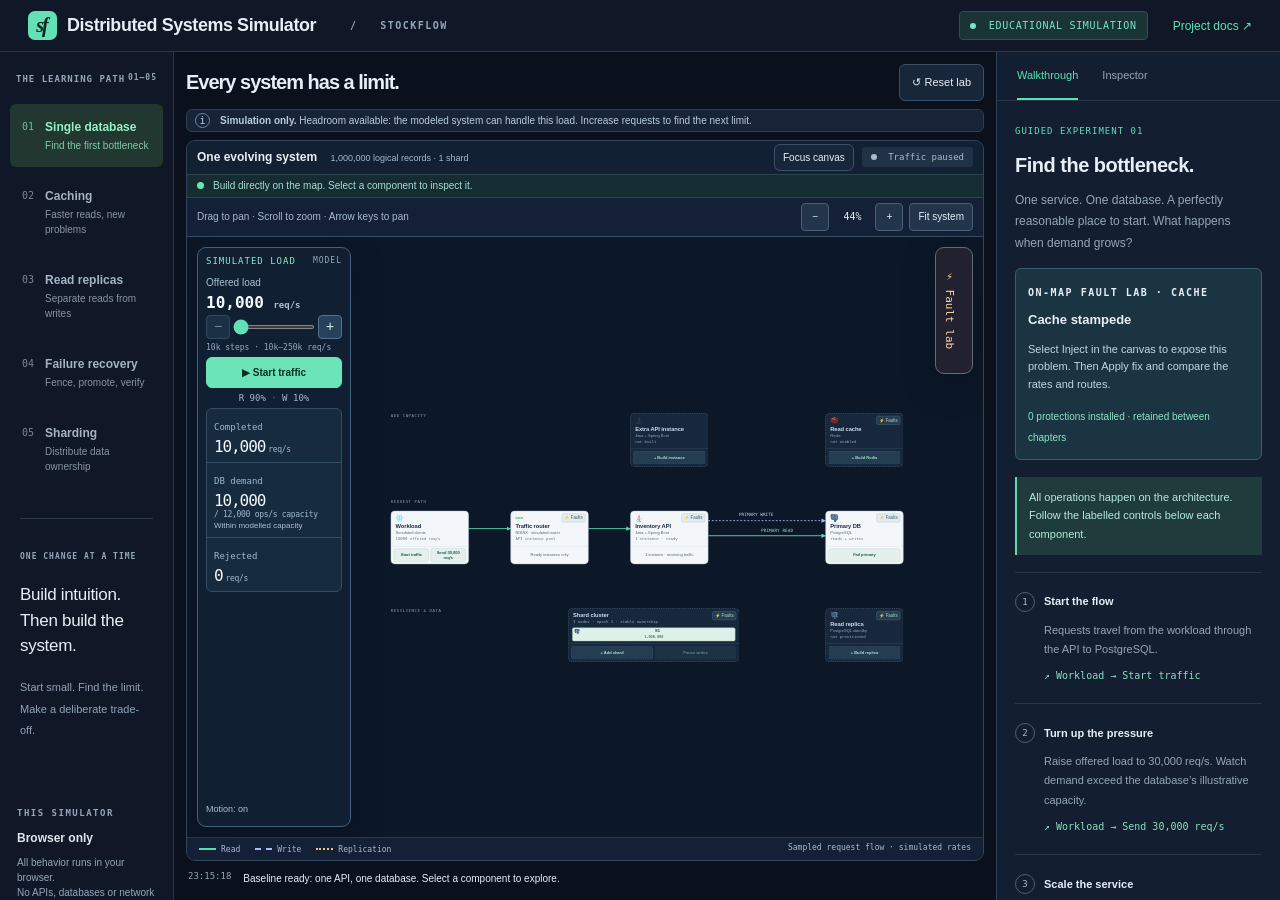
==== commit 2c2e0eac: "refactor: focus simulator lessons on database scaling" ====
--- a/index.html
+++ b/index.html
@@ -6,7 +6,7 @@
     <meta http-equiv="Content-Security-Policy" content="default-src 'self'; connect-src 'none'; script-src 'self'; style-src 'self' 'unsafe-inline'; img-src 'self'; base-uri 'none'" />
     <meta name="theme-color" content="#0c1727" />
     <title>Distributed Systems Simulator — StockFlow</title>
-    <meta name="description" content="An interactive browser-only guide to distributed systems: caching, replication, sharding, failure recovery and blue-green deployment." />
+    <meta name="description" content="An interactive browser-only guide to distributed systems: caching, replication, sharding, failure recovery and data ownership." />
     <link rel="icon" type="image/svg+xml" sizes="any" href="./favicon.svg" />
     <link rel="stylesheet" href="./styles.css" />
   </head>
@@ -30,7 +30,7 @@
     </header>
     <div class="workspace">
       <aside class="rail" aria-label="Learning chapters">
-        <div class="rail-heading">THE LEARNING PATH <span>01—06</span></div>
+        <div class="rail-heading">THE LEARNING PATH <span>01—05</span></div>
         <nav id="chapters"></nav>
         <div class="rail-note">
           <span class="tiny-label">ONE CHANGE AT A TIME</span>
@@ -160,7 +160,7 @@
                       ></span
                     ><strong id="proxy-name">Traffic router</strong
                     ><span class="technology-name">NGINX · simulated router</span
-                    ><small id="proxy-meta">blue pool · v1</small>
+                    ><small id="proxy-meta">API instance pool</small>
                   </button>
                   <div class="component-action" id="proxy-actions"></div>
                   <div class="build-progress" aria-hidden="true">
@@ -188,7 +188,7 @@
                       ></span
                     ><strong id="api-name">Inventory API</strong
                     ><span class="technology-name">Java + Spring Boot</span
-                    ><small id="api-meta">1 instance · blue v1</small>
+                    ><small id="api-meta">1 instance · ready</small>
                   </button>
                   <div class="component-action" id="api-actions"></div>
                   <div class="build-progress" aria-hidden="true">
@@ -335,34 +335,6 @@
                     ><small id="api2-meta">not built</small>
                   </button>
                   <div class="component-action" id="api2-actions"></div>
-                  <div class="build-progress" aria-hidden="true">
-                    <span></span>
-                  </div>
-                </article>
-                <article
-                  class="component-shell planned"
-                  id="component-green"
-                  style="left: 310px; top: 50px"
-                  aria-label="Green deployment component"
-                >
-                  <button
-                    class="node inactive"
-                    data-node="green"
-                    aria-label="Inspect Green deployment"
-                  >
-                    <span class="node-top"
-                      ><img
-                        class="tech-logo"
-                        src="./assets/spring.svg"
-                        alt=""
-                      /><span class="node-state" id="green-status"
-                        >NOT BUILT</span
-                      ></span
-                    ><strong id="green-name">Green deployment</strong
-                    ><span class="technology-name">Spring Boot · version 2</span
-                    ><small id="green-meta">not built</small>
-                  </button>
-                  <div class="component-action" id="green-actions"></div>
                   <div class="build-progress" aria-hidden="true">
                     <span></span>
                   </div>
--- a/styles.css
+++ b/styles.css
@@ -1202,12 +1202,6 @@
 .component-shell.ready {
   animation: component-ready 0.65s ease;
 }
-.component-shell.standby {
-  opacity: 0.5;
-}
-.component-shell.serving {
-  border: 2px solid #22835e;
-}
 .component-shell .node.failed {
   background: #fff0eb;
 }
@@ -1522,9 +1516,6 @@
 .component-shell.building {
   background: #fff3d9;
   border-color: #e7ba72;
-}
-.component-shell.serving {
-  border-color: #6be5b8;
 }
 .component-shell .node.failed {
   background: #fde9e7;
@@ -2353,10 +2344,6 @@
   outline-offset: 1px;
 }
 /* Animate inside reserved slots: adding capacity never moves a control. */
-.component-shell.serving {
-  border-width: 1px;
-  box-shadow: 0 0 0 1px #6be5b8;
-}
 .component-shell.building {
   animation: none;
 }
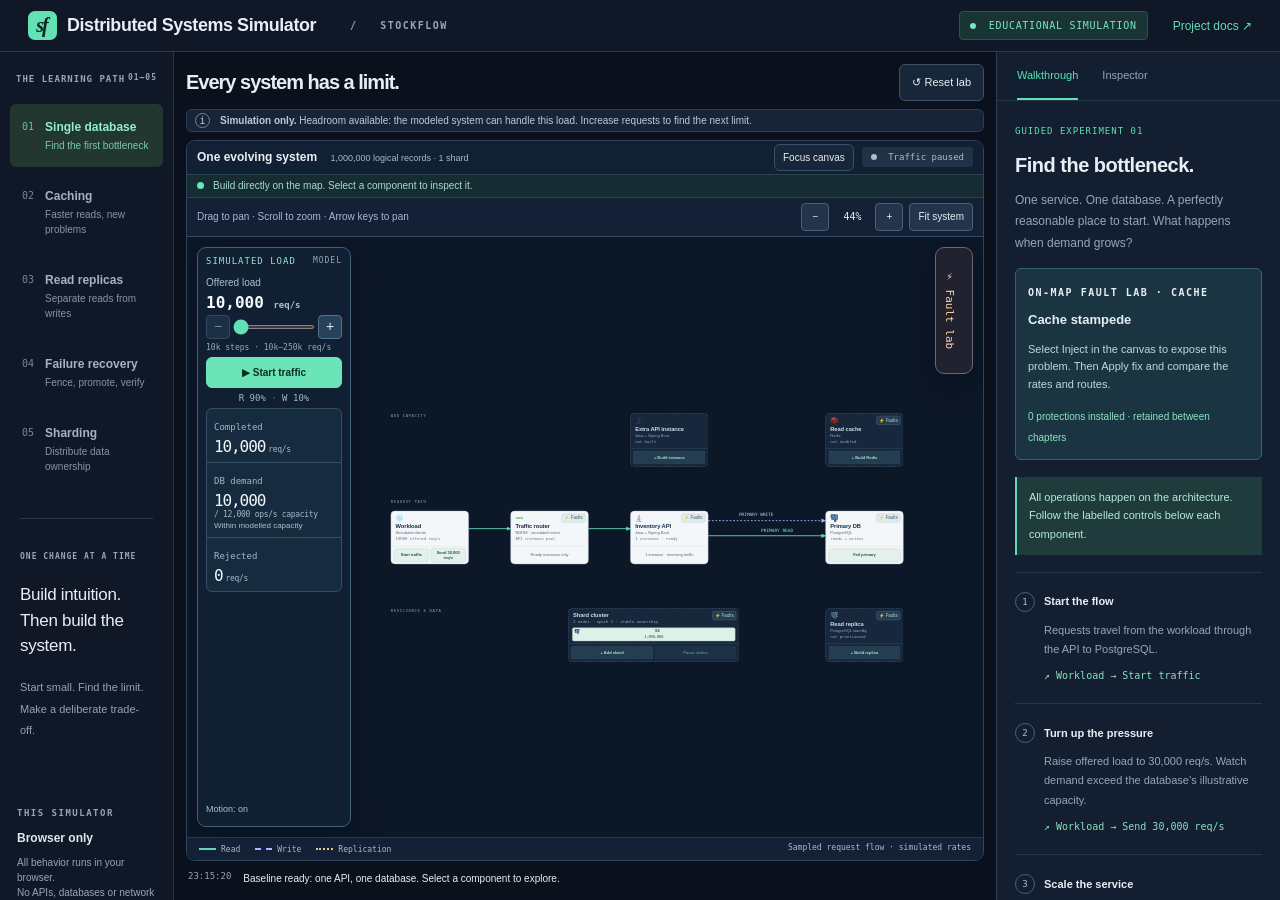
==== commit 6544f6e4: "fix: version static assets after removing deployment controls" ====
--- a/index.html
+++ b/index.html
@@ -8,7 +8,7 @@
     <title>Distributed Systems Simulator — StockFlow</title>
     <meta name="description" content="An interactive browser-only guide to distributed systems: caching, replication, sharding, failure recovery and data ownership." />
     <link rel="icon" type="image/svg+xml" sizes="any" href="./favicon.svg" />
-    <link rel="stylesheet" href="./styles.css" />
+    <link rel="stylesheet" href="./styles.css?v=database-lessons-1" />
   </head>
   <body>
     <a class="skip" href="#main">Skip to lab</a>
@@ -461,6 +461,6 @@
       <p id="hover-detail"></p>
       <small>Click component to keep details in Inspector</small>
     </div>
-    <script type="module" src="./app.mjs"></script>
+    <script type="module" src="./app.mjs?v=database-lessons-1"></script>
   </body>
 </html>
